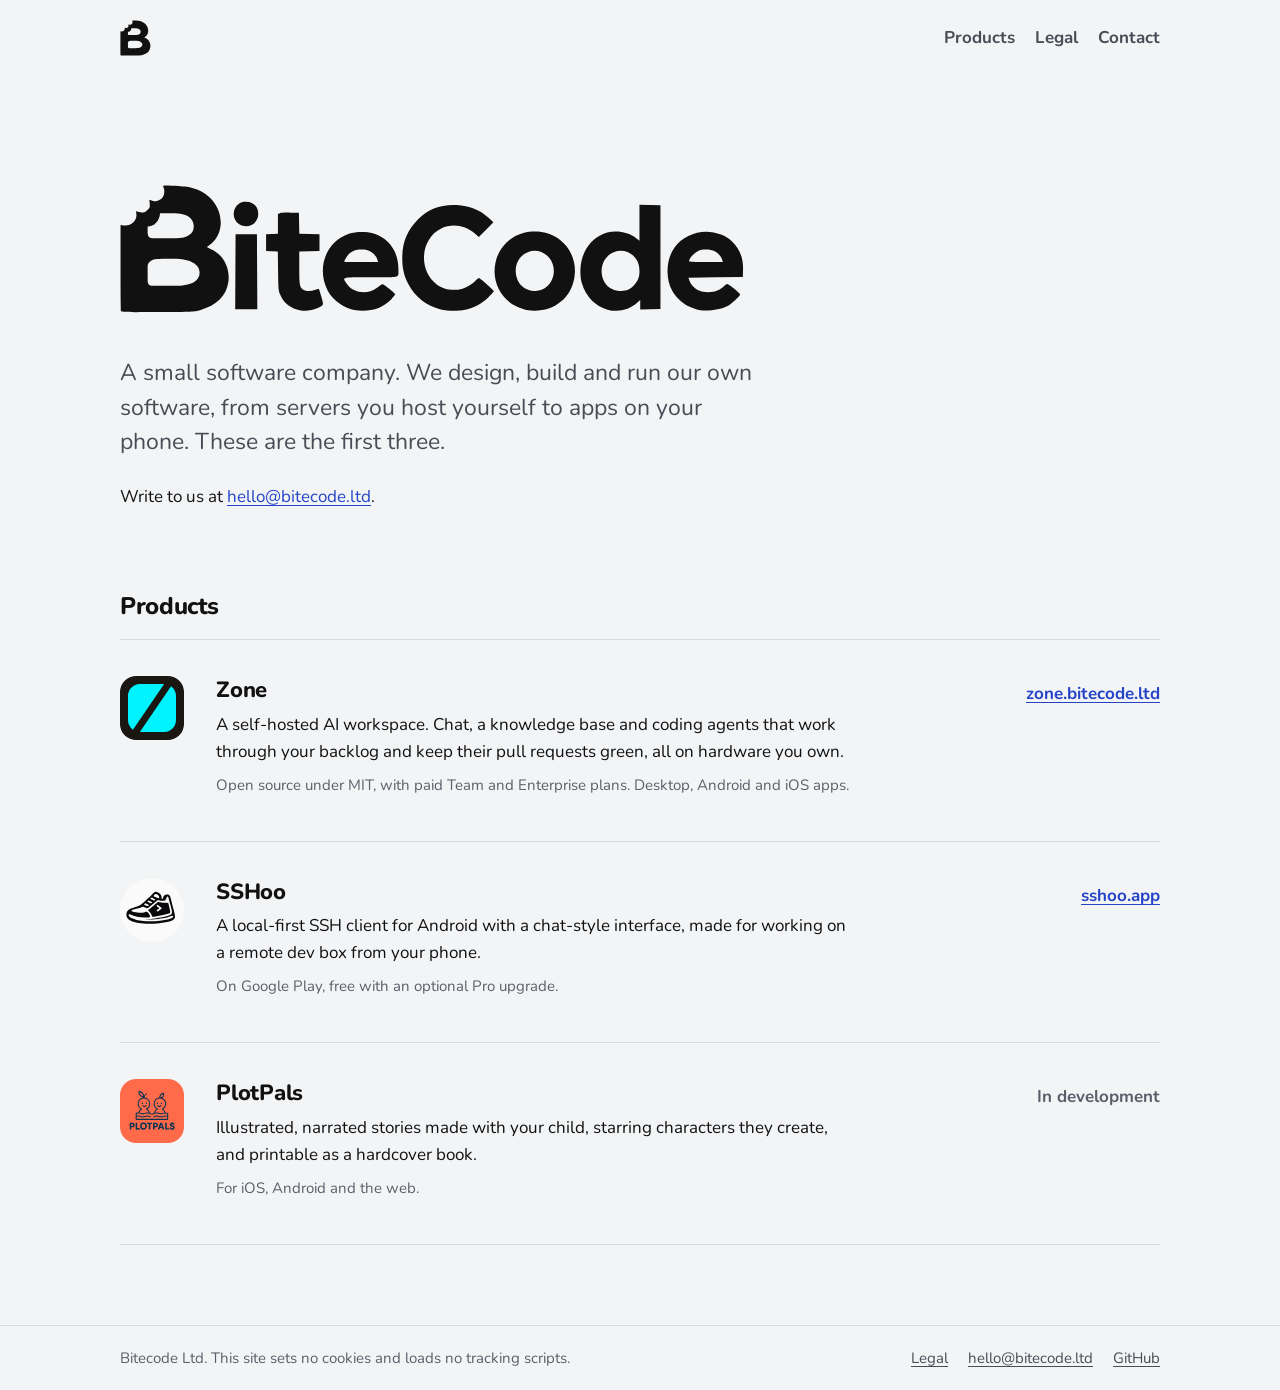
==== site/index.html @ dadcbe6f "feat: add bitecode.ltd company site A static home page listing Zone, SSHoo and PlotPals, a legal pag" ====
<!doctype html>
<html lang="en">
  <head>
    <meta charset="utf-8">
    <meta name="viewport" content="width=device-width, initial-scale=1">
    <title>BiteCode</title>
    <meta name="description" content="BiteCode is a small software company. We design, build and run our own products: Zone, SSHoo and PlotPals.">
    <meta name="color-scheme" content="light dark">
    <meta name="theme-color" content="#f3f4f6" media="(prefers-color-scheme: light)">
    <meta name="theme-color" content="#0f1115" media="(prefers-color-scheme: dark)">
    <meta name="referrer" content="strict-origin-when-cross-origin">
    <meta property="og:title" content="BiteCode">
    <meta property="og:description" content="A small software company. We design, build and run our own products.">
    <meta property="og:type" content="website">
    <meta property="og:url" content="https://bitecode.ltd/">
    <link rel="canonical" href="https://bitecode.ltd/">
    <link rel="icon" href="favicon.svg" type="image/svg+xml">
    <link rel="preload" href="fonts/nunito-latin-400-normal.woff2" as="font" type="font/woff2" crossorigin>
    <link rel="stylesheet" href="style.css">
  </head>
  <body>
    <a class="skip-link" href="#main">Skip to content</a>
    <header class="site-header">
      <div class="container site-header-inner">
        <a class="brand" href="./" aria-label="BiteCode home" aria-current="page"><svg class="brand-mark" viewBox="6 6 152 177" aria-hidden="true" focusable="false"><path fill-rule="evenodd" d="M 8.632,179.484 C 8.285,178.578 8.000,151.746 8.000,119.857 L 8.000,61.877 12.462,62.547 C 22.008,63.978 31.007,55.698 29.583,46.793 C 29.006,43.183 29.124,42.845 30.719,43.551 C 31.699,43.985 34.412,44.534 36.749,44.771 C 40.566,45.157 41.367,44.833 44.621,41.579 C 48.042,38.158 48.220,37.662 47.806,32.676 L 47.368,27.395 51.591,28.786 C 55.421,30.046 56.225,29.994 60.229,28.223 C 67.163,25.156 69.665,17.646 66.434,9.599 C 65.697,7.766 66.205,7.720 80.585,8.304 C 88.788,8.637 98.637,9.602 102.471,10.449 C 129.201,16.351 146.721,37.895 144.674,62.344 C 143.720,73.734 137.387,84.650 128.750,89.794 C 127.237,90.694 126.008,91.672 126.017,91.966 C 126.026,92.260 128.549,93.589 131.623,94.920 C 148.202,102.100 158.044,120.856 155.220,139.886 C 152.367,159.105 139.462,171.871 116.500,178.190 C 108.854,180.294 106.303,180.408 58.882,180.762 C 13.510,181.101 9.211,180.991 8.632,179.484 Z M 53,109 C 59,108 68,108 81,108 C 102,108 116,115 116,127 C 116,139 103,145 83,145 L 51,145 C 47,145 45,142 45,138 L 45,118 C 45,114 48,111 53,109 Z M 62,46 L 81,46 C 99,46 108,53 108,64 C 108,74 99,80 84,80 L 51,80 C 47,80 45,77 45,73 L 45,64 C 54,64 61,57 62,46 Z"/></svg></a>
        <nav class="site-navigation" aria-label="Main">
          <ul>
            <li><a href="#products">Products</a></li>
            <li><a href="legal/">Legal</a></li>
            <li><a href="mailto:hello@bitecode.ltd">Contact</a></li>
          </ul>
        </nav>
      </div>
    </header>
    <main id="main" tabindex="-1">
      <section class="container intro">
        <h1><span class="visually-hidden">BiteCode</span><svg class="wordmark" viewBox="7 7 818 170" aria-hidden="true" focusable="false"><path fill-rule="evenodd" transform="scale(0.96)" d="M 8.632,179.484 C 8.285,178.578 8.000,151.746 8.000,119.857 L 8.000,61.877 12.462,62.547 C 22.008,63.978 31.007,55.698 29.583,46.793 C 29.006,43.183 29.124,42.845 30.719,43.551 C 31.699,43.985 34.412,44.534 36.749,44.771 C 40.566,45.157 41.367,44.833 44.621,41.579 C 48.042,38.158 48.220,37.662 47.806,32.676 L 47.368,27.395 51.591,28.786 C 55.421,30.046 56.225,29.994 60.229,28.223 C 67.163,25.156 69.665,17.646 66.434,9.599 C 65.697,7.766 66.205,7.720 80.585,8.304 C 88.788,8.637 98.637,9.602 102.471,10.449 C 129.201,16.351 146.721,37.895 144.674,62.344 C 143.720,73.734 137.387,84.650 128.750,89.794 C 127.237,90.694 126.008,91.672 126.017,91.966 C 126.026,92.260 128.549,93.589 131.623,94.920 C 148.202,102.100 158.044,120.856 155.220,139.886 C 152.367,159.105 139.462,171.871 116.500,178.190 C 108.854,180.294 106.303,180.408 58.882,180.762 C 13.510,181.101 9.211,180.991 8.632,179.484 Z M 53,109 C 59,108 68,108 81,108 C 102,108 116,115 116,127 C 116,139 103,145 83,145 L 51,145 C 47,145 45,142 45,138 L 45,118 C 45,114 48,111 53,109 Z M 62,46 L 81,46 C 99,46 108,53 108,64 C 108,74 99,80 84,80 L 51,80 C 47,80 45,77 45,73 L 45,64 C 54,64 61,57 62,46 Z"/><path fill-rule="evenodd" d="M 238.836,170.147 C 227.739,166.469 220.812,160.163 216.792,150.079 C 214.741,144.936 214.540,142.529 214.208,119.291 L 213.849,94.081 206.175,93.791 L 198.500,93.500 198.500,82.500 L 198.500,71.500 206.250,71.208 L 214.000,70.916 214.000,57.933 L 214.000,44.950 216.648,43.944 C 218.104,43.390 224.291,43.064 230.398,43.219 L 241.500,43.500 241.778,57.221 L 242.056,70.942 255.278,71.221 L 268.500,71.500 268.500,82.500 L 268.500,93.500 255.250,93.779 L 242.000,94.058 242.000,115.061 C 242.000,137.889 242.603,141.200 247.328,144.296 C 250.628,146.458 257.726,146.493 263.021,144.375 C 265.255,143.481 267.352,143.019 267.681,143.348 C 268.011,143.677 269.528,148.346 271.053,153.723 C 274.234,164.941 274.455,164.375 265.195,168.712 C 257.906,172.126 246.658,172.738 238.836,170.147 Z M 314.000,170.881 C 300.524,168.711 285.358,157.595 279.182,145.361 C 264.165,115.612 277.034,81.181 307.000,70.933 C 315.452,68.042 329.767,67.796 338.500,70.391 C 359.679,76.683 372.000,94.213 372.000,118.055 C 372.000,129.010 375.666,128.000 335.893,128.000 C 296.110,128.000 298.073,127.470 304.250,136.553 C 312.702,148.980 331.212,151.415 343.961,141.776 C 346.344,139.974 349.015,137.969 349.897,137.321 C 351.230,136.340 352.846,137.222 359.496,142.560 C 363.894,146.089 367.643,149.428 367.826,149.979 C 368.010,150.530 365.571,153.695 362.406,157.013 C 350.947,169.027 333.511,174.022 314.000,170.881 Z M 344.542,105.311 C 343.470,101.042 340.242,97.227 335.185,94.254 C 331.259,91.946 329.367,91.504 323.500,91.526 C 316.200,91.554 311.833,93.114 307.153,97.367 C 305.097,99.235 301.000,105.956 301.000,107.460 C 301.000,107.757 310.949,108.000 323.108,108.000 L 345.217,108.000 344.542,105.311 Z M 427.500,170.108 C 408.492,165.372 393.868,153.919 384.951,136.787 C 379.254,125.840 377.000,116.140 377.000,102.570 C 377.000,82.307 383.463,66.480 397.536,52.280 C 411.367,38.325 427.268,32.338 448.000,33.281 C 465.085,34.057 478.736,39.545 490.531,50.378 L 496.500,55.861 486.909,65.515 L 477.318,75.170 472.559,71.051 C 459.542,59.785 442.708,57.122 428.118,64.022 C 400.994,76.849 397.416,118.620 421.867,136.993 C 429.049,142.389 435.782,144.504 445.531,144.424 C 452.409,144.369 454.580,143.890 460.666,141.085 C 464.858,139.152 469.542,136.004 472.093,133.405 C 474.471,130.982 476.936,129.000 477.570,129.000 C 479.044,129.000 497.000,144.967 497.000,146.277 C 497.000,146.818 493.901,150.305 490.113,154.026 C 482.033,161.963 470.410,168.218 459.500,170.501 C 450.215,172.443 436.180,172.271 427.500,170.108 Z M 540.000,170.886 C 536.975,170.401 530.846,168.211 526.379,166.018 C 508.991,157.481 498.019,139.865 498.027,120.500 C 498.037,95.658 513.246,75.599 536.703,69.489 C 539.848,68.670 546.294,68.000 551.029,68.000 C 584.392,68.000 608.258,96.354 602.527,129.184 C 597.434,158.358 571.168,175.875 540.000,170.886 Z M 559.728,144.469 C 565.512,142.053 569.335,138.637 572.247,133.287 C 577.890,122.919 576.621,110.396 569.057,101.802 C 553.421,84.039 525.766,95.387 525.753,119.573 C 525.750,126.473 528.486,133.770 532.804,138.376 C 539.124,145.120 551.480,147.915 559.728,144.469 Z M 646.105,170.417 C 630.021,166.092 617.714,153.347 612.387,135.500 C 609.559,126.027 609.985,111.569 613.389,101.500 C 617.734,88.644 624.342,80.223 635.195,73.713 C 649.633,65.051 670.084,66.311 683.694,76.700 L 688.000,79.987 688.000,56.465 L 688.000,32.944 701.750,33.222 L 715.500,33.500 715.500,101.500 L 715.500,169.500 702.250,169.779 L 689.000,170.058 689.000,163.913 L 689.000,157.767 685.250,161.151 C 674.439,170.906 660.335,174.244 646.105,170.417 Z M 673.500,144.134 C 678.647,141.790 684.238,135.562 686.491,129.663 C 689.087,122.864 688.231,111.776 684.635,105.640 C 676.649,92.012 659.152,88.952 647.561,99.156 C 633.514,111.520 635.961,135.320 652.105,143.365 C 658.601,146.602 667.387,146.918 673.500,144.134 Z M 766.000,170.952 C 762.975,170.431 756.840,168.208 752.366,166.012 C 743.277,161.549 735.516,154.123 730.766,145.343 C 721.668,128.523 723.057,104.022 733.974,88.777 C 744.938,73.465 766.188,65.397 785.285,69.296 C 795.827,71.448 802.965,74.908 809.378,80.973 C 819.405,90.456 824.257,102.970 823.789,118.140 L 823.500,127.500 787.842,128.000 L 752.185,128.500 753.518,132.375 C 755.214,137.309 760.148,142.407 765.957,145.229 C 769.392,146.899 772.329,147.441 778.000,147.454 C 786.704,147.474 792.427,145.319 798.682,139.668 C 802.527,136.195 802.678,136.151 805.083,137.805 C 811.565,142.265 820.000,149.445 820.000,150.502 C 820.000,152.339 807.921,163.490 803.480,165.752 C 793.740,170.714 777.613,172.951 766.000,170.952 Z M 796.531,105.250 C 795.483,101.052 791.346,96.225 786.692,93.770 C 781.193,90.870 770.168,90.677 765.000,93.391 C 758.950,96.567 753.000,103.291 753.000,106.950 C 753.000,107.652 760.339,108.000 775.108,108.000 L 797.217,108.000 796.531,105.250 Z M 158.241,120.750 L 158.500,71.500 172.500,71.500 L 186.500,71.500 186.759,120.750 L 187.019,170.000 172.500,170.000 L 157.981,170.000 158.241,120.750 Z M 163.859,58.842 C 153.898,53.067 153.354,37.908 162.875,31.439 C 165.627,29.569 167.775,29.000 172.084,29.000 C 181.832,29.000 188.231,35.367 188.231,45.066 C 188.231,57.499 174.716,65.138 163.859,58.842 Z"/></svg></h1>
        <p class="lead">A small software company. We design, build and run our own software, from servers you host yourself to apps on your phone. These are the first three.</p>
        <p>Write to us at <a href="mailto:hello@bitecode.ltd">hello@bitecode.ltd</a>.</p>
      </section>

      <section class="container products" id="products" aria-labelledby="products-heading" tabindex="-1">
        <h2 id="products-heading">Products</h2>
        <ul class="product-list">
          <li class="product">
            <img class="product-icon" src="products/zone.svg" alt="" width="64" height="64">
            <div class="product-body">
              <h3>Zone</h3>
              <p>A self-hosted AI workspace. Chat, a knowledge base and coding agents that work through your backlog and keep their pull requests green, all on hardware you own.</p>
              <p class="product-facts">Open source under MIT, with paid Team and Enterprise plans. Desktop, Android and iOS apps.</p>
            </div>
            <a class="product-link" href="https://zone.bitecode.ltd/">zone.bitecode.ltd</a>
          </li>
          <li class="product">
            <img class="product-icon" src="products/sshoo.svg" alt="" width="64" height="64">
            <div class="product-body">
              <h3>SSHoo</h3>
              <p>A local-first SSH client for Android with a chat-style interface, made for working on a remote dev box from your phone.</p>
              <p class="product-facts">On Google Play, free with an optional Pro upgrade.</p>
            </div>
            <a class="product-link" href="https://sshoo.app/">sshoo.app</a>
          </li>
          <li class="product">
            <img class="product-icon" src="products/plotpals.svg" alt="" width="64" height="64">
            <div class="product-body">
              <h3>PlotPals</h3>
              <p>Illustrated, narrated stories made with your child, starring characters they create, and printable as a hardcover book.</p>
              <p class="product-facts">For iOS, Android and the web.</p>
            </div>
            <span class="product-status">In development</span>
          </li>
        </ul>
      </section>
    </main>
    <footer class="site-footer">
      <div class="container site-footer-inner">
        <p>Bitecode Ltd. This site sets no cookies and loads no tracking scripts.</p>
        <nav aria-label="Footer">
          <ul>
            <li><a href="legal/">Legal</a></li>
            <li><a href="mailto:hello@bitecode.ltd">hello@bitecode.ltd</a></li>
            <li><a href="https://github.com/bitecodehq">GitHub</a></li>
          </ul>
        </nav>
      </div>
    </footer>
  </body>
</html>
---- site/style.css ----
@font-face {
  font-family: 'Nunito';
  font-style: normal;
  font-weight: 400;
  font-display: swap;
  src: url('fonts/nunito-latin-400-normal.woff2') format('woff2');
}

@font-face {
  font-family: 'Nunito';
  font-style: normal;
  font-weight: 700;
  font-display: swap;
  src: url('fonts/nunito-latin-700-normal.woff2') format('woff2');
}

@font-face {
  font-family: 'Nunito';
  font-style: normal;
  font-weight: 800;
  font-display: swap;
  src: url('fonts/nunito-latin-800-normal.woff2') format('woff2');
}

:root {
  color-scheme: light dark;
  --font: 'Nunito', system-ui, -apple-system, 'Segoe UI', sans-serif;

  --background: #f3f4f6;
  --text: #111111;
  --text-secondary: #474c55;
  --text-muted: #5a606a;
  --border: #d6d9de;
  --accent: #2443c7;
  --accent-hover: #172f99;
  --focus: #2443c7;

  --gutter: 16px;
  --width: 1040px;
  --measure: 40rem;
}

@media (prefers-color-scheme: dark) {
  :root {
    --background: #0f1115;
    --text: #ffffff;
    --text-secondary: #b9bec7;
    --text-muted: #9aa0aa;
    --border: #272b33;
    --accent: #93abff;
    --accent-hover: #c2d0ff;
    --focus: #93abff;
  }
}

@media (min-width: 720px) {
  :root {
    --gutter: 40px;
  }
}

*,
*::before,
*::after {
  box-sizing: border-box;
}

html {
  -webkit-text-size-adjust: 100%;
  text-size-adjust: 100%;
}

body {
  margin: 0;
  min-height: 100vh;
  display: flex;
  flex-direction: column;
  background: var(--background);
  color: var(--text);
  font-family: var(--font);
  font-size: 1.0625rem;
  line-height: 1.6;
  overflow-wrap: break-word;
}

main {
  flex: 1;
}

main:focus,
section:focus {
  outline: none;
}

h1,
h2,
h3 {
  margin: 0;
  font-weight: 800;
  line-height: 1.1;
}

h1 {
  font-size: clamp(2.5rem, 1.2rem + 5.6vw, 5rem);
  letter-spacing: -0.035em;
  line-height: 1;
  max-width: 13ch;
}

h2 {
  font-size: 1.5rem;
  letter-spacing: -0.015em;
}

h3 {
  font-size: 1.375rem;
  letter-spacing: -0.01em;
}

p {
  margin: 0 0 1em;
}

a {
  color: var(--accent);
  text-decoration-thickness: 1px;
  text-underline-offset: 0.18em;
}

a:hover {
  color: var(--accent-hover);
  text-decoration-thickness: 2px;
}

:focus-visible {
  outline: 3px solid var(--focus);
  outline-offset: 3px;
  border-radius: 4px;
}

.skip-link {
  position: absolute;
  left: var(--gutter);
  top: -100px;
  padding: 0.5rem 0.75rem;
  background: var(--text);
  color: var(--background);
  border-radius: 8px;
  z-index: 10;
}

.skip-link:focus {
  top: 12px;
}

.container {
  width: 100%;
  max-width: calc(var(--width) + 2 * var(--gutter));
  margin: 0 auto;
  padding: 0 var(--gutter);
}

.site-header-inner {
  display: flex;
  align-items: center;
  justify-content: space-between;
  gap: 1rem;
  padding-top: 1.25rem;
  padding-bottom: 1.25rem;
}

.brand {
  display: inline-flex;
  color: var(--text);
}

.brand:hover {
  color: var(--text);
}

.brand-mark {
  width: auto;
  height: 2.25rem;
  fill: currentColor;
}

.wordmark {
  display: block;
  width: min(100%, 40rem);
  height: auto;
  fill: currentColor;
}

.visually-hidden {
  position: absolute;
  width: 1px;
  height: 1px;
  margin: -1px;
  padding: 0;
  overflow: hidden;
  clip-path: inset(50%);
  white-space: nowrap;
  border: 0;
}

.site-navigation ul,
.site-footer ul {
  display: flex;
  flex-wrap: wrap;
  gap: 0.25rem 1.25rem;
  margin: 0;
  padding: 0;
  list-style: none;
}

.site-navigation a {
  color: var(--text-secondary);
  font-weight: 700;
  text-decoration: none;
}

.site-navigation a:hover {
  color: var(--text);
  text-decoration: underline;
}

.intro {
  padding-top: clamp(3rem, 2rem + 6vw, 7.5rem);
  padding-bottom: clamp(3rem, 2rem + 4vw, 5.5rem);
}

.intro h1 {
  margin-bottom: clamp(1.75rem, 1rem + 2vw, 2.75rem);
}

.lead {
  max-width: var(--measure);
  color: var(--text-secondary);
  font-size: clamp(1.1875rem, 1.05rem + 0.6vw, 1.4375rem);
  line-height: 1.5;
}

.intro p:last-child {
  margin-bottom: 0;
}

.products {
  padding-bottom: clamp(3rem, 2rem + 4vw, 5rem);
}

.products h2 {
  margin-bottom: 1.25rem;
}

.product-list {
  margin: 0;
  padding: 0;
  list-style: none;
  border-top: 1px solid var(--border);
}

.product {
  display: grid;
  grid-template-columns: 3.5rem minmax(0, 1fr);
  gap: 0.25rem 1.25rem;
  padding: 1.75rem 0;
  border-bottom: 1px solid var(--border);
}

.product-icon {
  width: 3.5rem;
  height: 3.5rem;
  border-radius: 14px;
}

.product-body {
  max-width: var(--measure);
}

.product-body h3 {
  margin: 0.125rem 0 0.5rem;
}

.product-body p {
  margin-bottom: 0.5rem;
}

.product-facts {
  color: var(--text-muted);
  font-size: 0.9375rem;
}

.product-link,
.product-status {
  grid-column: 2;
  font-weight: 700;
  justify-self: start;
}

.product-status {
  color: var(--text-muted);
}

@media (min-width: 820px) {
  .product {
    grid-template-columns: 4rem minmax(0, 1fr) 12rem;
    gap: 0 2rem;
    padding: 2.25rem 0;
  }

  .product-icon {
    width: 4rem;
    height: 4rem;
    border-radius: 16px;
  }

  .product-link,
  .product-status {
    grid-column: 3;
    grid-row: 1;
    justify-self: end;
    margin-top: 0.25rem;
  }
}

.prose > * {
  max-width: var(--measure);
}

.prose {
  padding-top: clamp(2.5rem, 2rem + 4vw, 5rem);
  padding-bottom: clamp(3rem, 2rem + 4vw, 5rem);
}

.prose h1 {
  font-size: clamp(2.25rem, 1.4rem + 3.6vw, 3.5rem);
  margin-bottom: 1.5rem;
}

.prose h2 {
  margin: 2.5rem 0 0.75rem;
}

.prose ul {
  margin: 0 0 1em;
  padding-left: 1.25rem;
}

.prose li + li {
  margin-top: 0.375rem;
}

.site-footer {
  border-top: 1px solid var(--border);
  color: var(--text-muted);
  font-size: 0.9375rem;
}

.site-footer-inner {
  display: flex;
  flex-wrap: wrap;
  align-items: center;
  justify-content: space-between;
  gap: 0.5rem 2rem;
  padding-top: 1.25rem;
  padding-bottom: 1.25rem;
}

.site-footer p {
  margin: 0;
}

.site-footer a {
  color: var(--text-secondary);
}

.site-footer a:hover {
  color: var(--text);
}
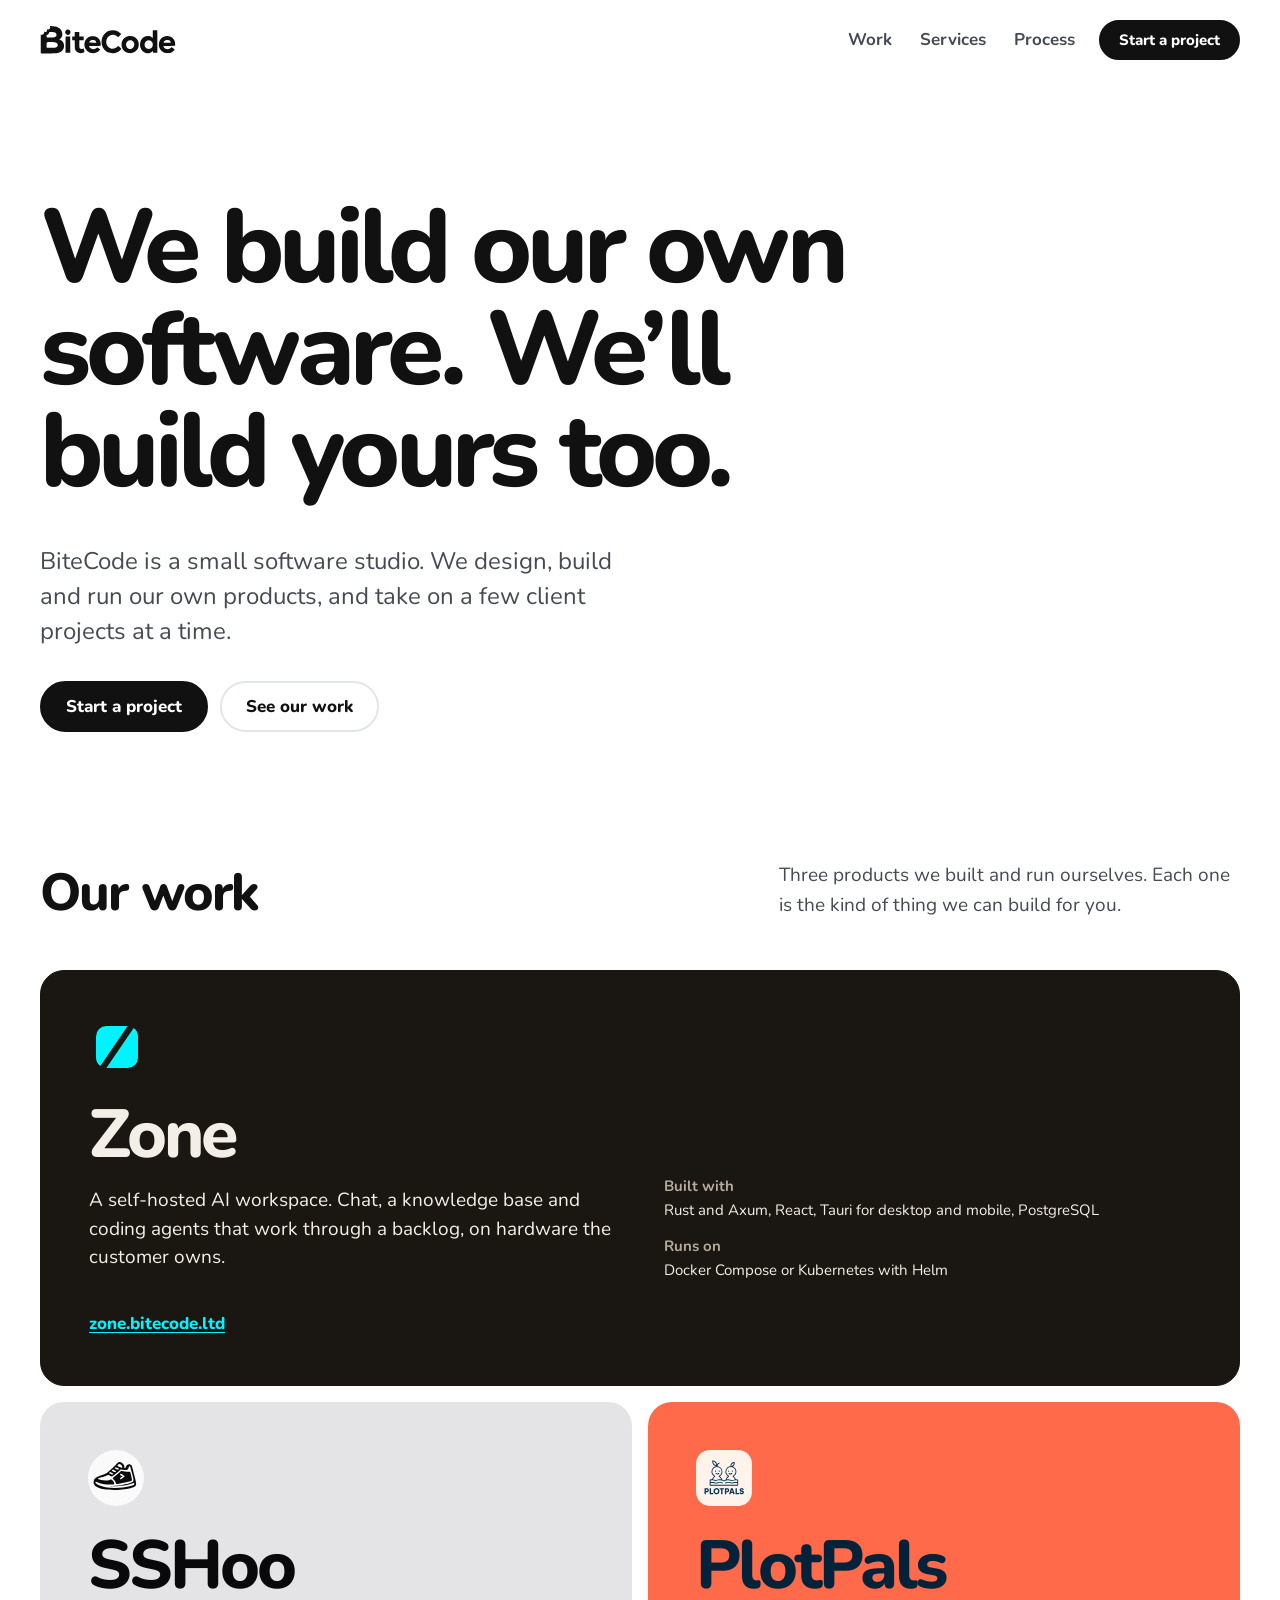
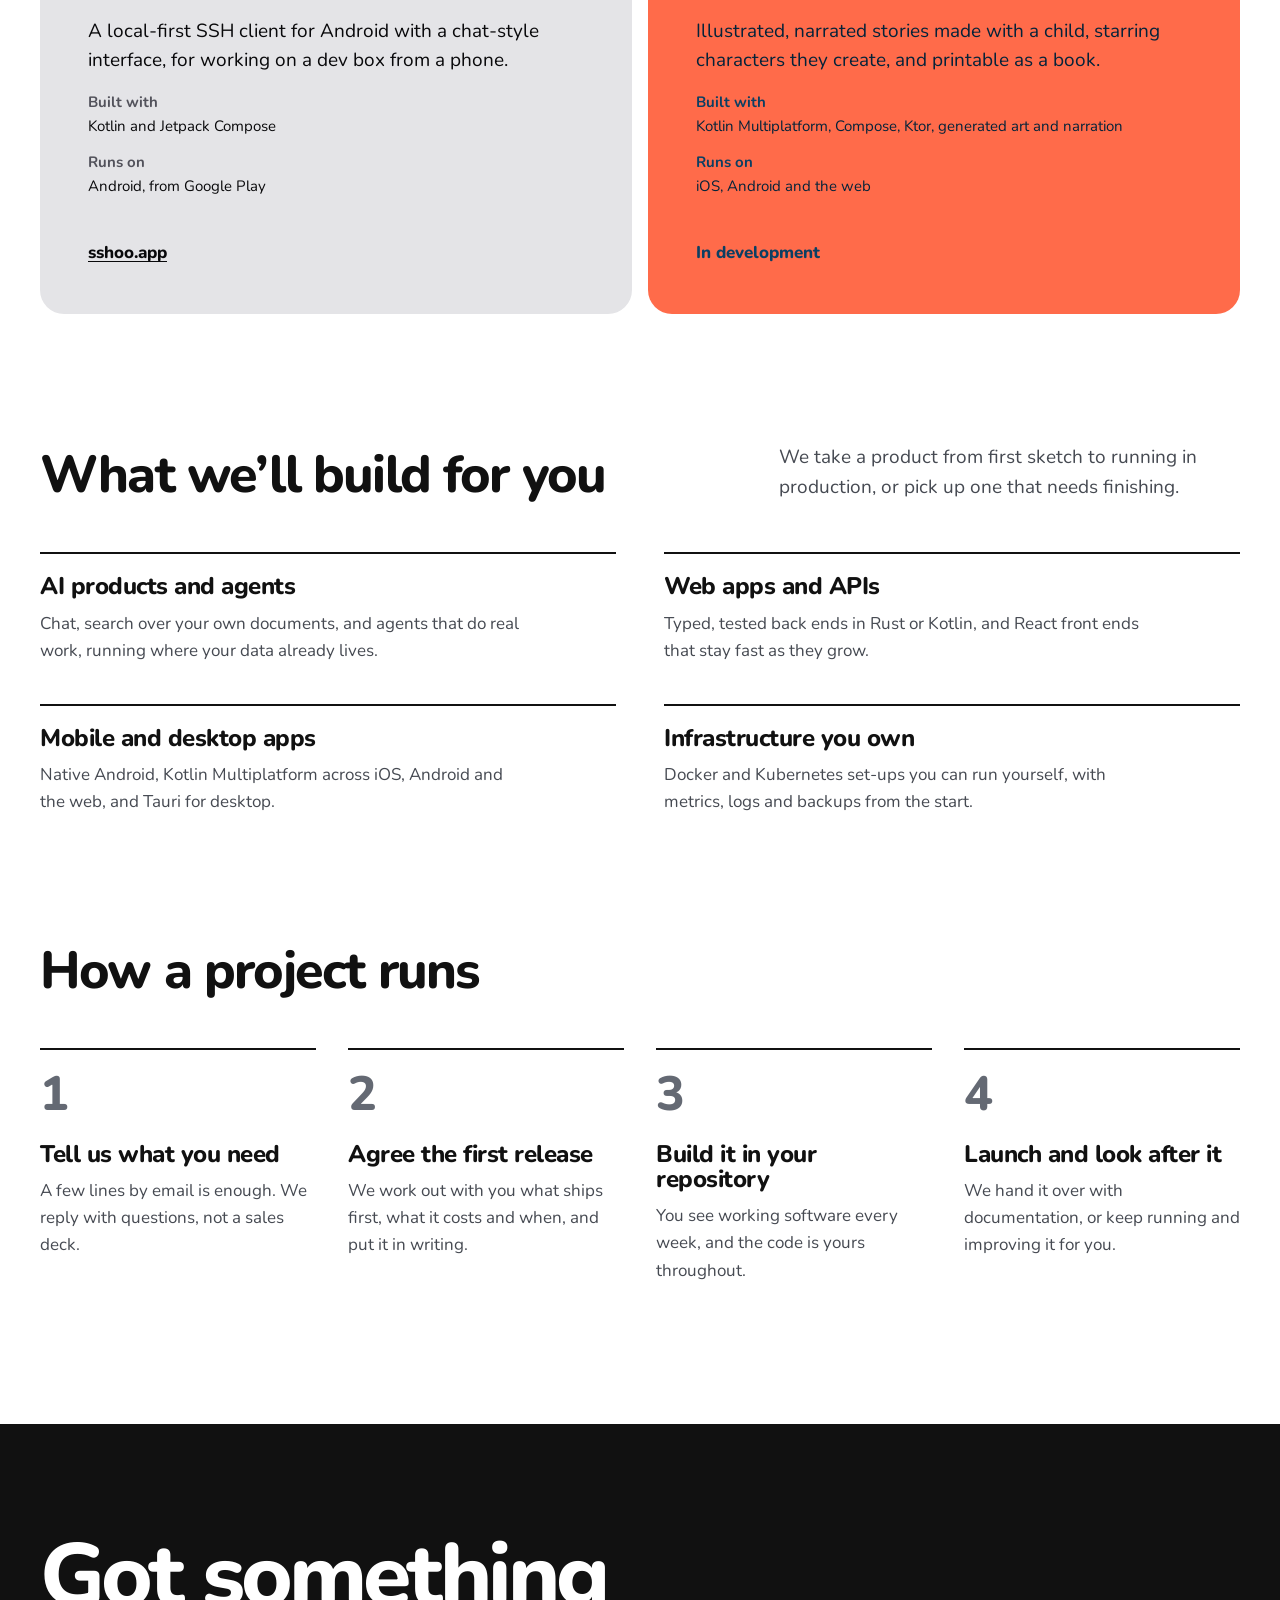
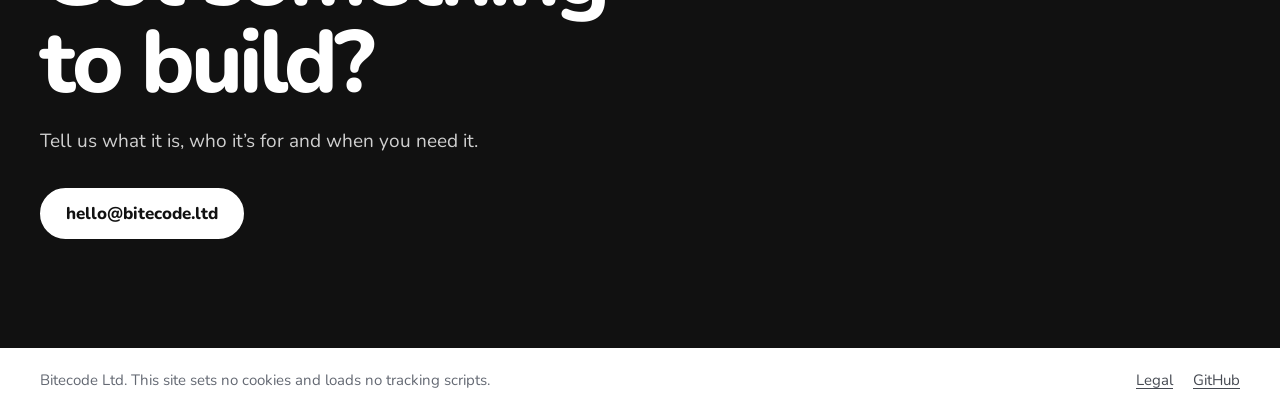
==== commit cb8b891a: "feat: present bitecode as a studio that builds for clients Lead with building software for clients, " ====
--- a/site/index.html
+++ b/site/index.html
@@ -3,18 +3,19 @@
   <head>
     <meta charset="utf-8">
     <meta name="viewport" content="width=device-width, initial-scale=1">
-    <title>BiteCode</title>
-    <meta name="description" content="BiteCode is a small software company. We design, build and run our own products: Zone, SSHoo and PlotPals.">
+    <title>BiteCode: we build software, ours and yours</title>
+    <meta name="description" content="BiteCode is a small software studio. We build and run our own products, Zone, SSHoo and PlotPals, and build software for clients.">
     <meta name="color-scheme" content="light dark">
-    <meta name="theme-color" content="#f3f4f6" media="(prefers-color-scheme: light)">
-    <meta name="theme-color" content="#0f1115" media="(prefers-color-scheme: dark)">
+    <meta name="theme-color" content="#ffffff" media="(prefers-color-scheme: light)">
+    <meta name="theme-color" content="#0c0d10" media="(prefers-color-scheme: dark)">
     <meta name="referrer" content="strict-origin-when-cross-origin">
     <meta property="og:title" content="BiteCode">
-    <meta property="og:description" content="A small software company. We design, build and run our own products.">
+    <meta property="og:description" content="We build our own software. We'll build yours too.">
     <meta property="og:type" content="website">
     <meta property="og:url" content="https://bitecode.ltd/">
     <link rel="canonical" href="https://bitecode.ltd/">
     <link rel="icon" href="favicon.svg" type="image/svg+xml">
+    <link rel="preload" href="fonts/nunito-latin-800-normal.woff2" as="font" type="font/woff2" crossorigin>
     <link rel="preload" href="fonts/nunito-latin-400-normal.woff2" as="font" type="font/woff2" crossorigin>
     <link rel="stylesheet" href="style.css">
   </head>
@@ -22,54 +23,123 @@
     <a class="skip-link" href="#main">Skip to content</a>
     <header class="site-header">
       <div class="container site-header-inner">
-        <a class="brand" href="./" aria-label="BiteCode home" aria-current="page"><svg class="brand-mark" viewBox="6 6 152 177" aria-hidden="true" focusable="false"><path fill-rule="evenodd" d="M 8.632,179.484 C 8.285,178.578 8.000,151.746 8.000,119.857 L 8.000,61.877 12.462,62.547 C 22.008,63.978 31.007,55.698 29.583,46.793 C 29.006,43.183 29.124,42.845 30.719,43.551 C 31.699,43.985 34.412,44.534 36.749,44.771 C 40.566,45.157 41.367,44.833 44.621,41.579 C 48.042,38.158 48.220,37.662 47.806,32.676 L 47.368,27.395 51.591,28.786 C 55.421,30.046 56.225,29.994 60.229,28.223 C 67.163,25.156 69.665,17.646 66.434,9.599 C 65.697,7.766 66.205,7.720 80.585,8.304 C 88.788,8.637 98.637,9.602 102.471,10.449 C 129.201,16.351 146.721,37.895 144.674,62.344 C 143.720,73.734 137.387,84.650 128.750,89.794 C 127.237,90.694 126.008,91.672 126.017,91.966 C 126.026,92.260 128.549,93.589 131.623,94.920 C 148.202,102.100 158.044,120.856 155.220,139.886 C 152.367,159.105 139.462,171.871 116.500,178.190 C 108.854,180.294 106.303,180.408 58.882,180.762 C 13.510,181.101 9.211,180.991 8.632,179.484 Z M 53,109 C 59,108 68,108 81,108 C 102,108 116,115 116,127 C 116,139 103,145 83,145 L 51,145 C 47,145 45,142 45,138 L 45,118 C 45,114 48,111 53,109 Z M 62,46 L 81,46 C 99,46 108,53 108,64 C 108,74 99,80 84,80 L 51,80 C 47,80 45,77 45,73 L 45,64 C 54,64 61,57 62,46 Z"/></svg></a>
+        <a class="brand" href="./" aria-current="page">
+          <svg class="brand-wordmark" role="img" aria-label="BiteCode"><use href="logo.svg#wordmark"/></svg>
+        </a>
         <nav class="site-navigation" aria-label="Main">
           <ul>
-            <li><a href="#products">Products</a></li>
-            <li><a href="legal/">Legal</a></li>
-            <li><a href="mailto:hello@bitecode.ltd">Contact</a></li>
+            <li><a href="#work">Work</a></li>
+            <li><a href="#services">Services</a></li>
+            <li><a href="#process">Process</a></li>
           </ul>
         </nav>
+        <a class="button button-small" href="mailto:hello@bitecode.ltd?subject=New%20project">Start a project</a>
       </div>
     </header>
     <main id="main" tabindex="-1">
-      <section class="container intro">
-        <h1><span class="visually-hidden">BiteCode</span><svg class="wordmark" viewBox="7 7 818 170" aria-hidden="true" focusable="false"><path fill-rule="evenodd" transform="scale(0.96)" d="M 8.632,179.484 C 8.285,178.578 8.000,151.746 8.000,119.857 L 8.000,61.877 12.462,62.547 C 22.008,63.978 31.007,55.698 29.583,46.793 C 29.006,43.183 29.124,42.845 30.719,43.551 C 31.699,43.985 34.412,44.534 36.749,44.771 C 40.566,45.157 41.367,44.833 44.621,41.579 C 48.042,38.158 48.220,37.662 47.806,32.676 L 47.368,27.395 51.591,28.786 C 55.421,30.046 56.225,29.994 60.229,28.223 C 67.163,25.156 69.665,17.646 66.434,9.599 C 65.697,7.766 66.205,7.720 80.585,8.304 C 88.788,8.637 98.637,9.602 102.471,10.449 C 129.201,16.351 146.721,37.895 144.674,62.344 C 143.720,73.734 137.387,84.650 128.750,89.794 C 127.237,90.694 126.008,91.672 126.017,91.966 C 126.026,92.260 128.549,93.589 131.623,94.920 C 148.202,102.100 158.044,120.856 155.220,139.886 C 152.367,159.105 139.462,171.871 116.500,178.190 C 108.854,180.294 106.303,180.408 58.882,180.762 C 13.510,181.101 9.211,180.991 8.632,179.484 Z M 53,109 C 59,108 68,108 81,108 C 102,108 116,115 116,127 C 116,139 103,145 83,145 L 51,145 C 47,145 45,142 45,138 L 45,118 C 45,114 48,111 53,109 Z M 62,46 L 81,46 C 99,46 108,53 108,64 C 108,74 99,80 84,80 L 51,80 C 47,80 45,77 45,73 L 45,64 C 54,64 61,57 62,46 Z"/><path fill-rule="evenodd" d="M 238.836,170.147 C 227.739,166.469 220.812,160.163 216.792,150.079 C 214.741,144.936 214.540,142.529 214.208,119.291 L 213.849,94.081 206.175,93.791 L 198.500,93.500 198.500,82.500 L 198.500,71.500 206.250,71.208 L 214.000,70.916 214.000,57.933 L 214.000,44.950 216.648,43.944 C 218.104,43.390 224.291,43.064 230.398,43.219 L 241.500,43.500 241.778,57.221 L 242.056,70.942 255.278,71.221 L 268.500,71.500 268.500,82.500 L 268.500,93.500 255.250,93.779 L 242.000,94.058 242.000,115.061 C 242.000,137.889 242.603,141.200 247.328,144.296 C 250.628,146.458 257.726,146.493 263.021,144.375 C 265.255,143.481 267.352,143.019 267.681,143.348 C 268.011,143.677 269.528,148.346 271.053,153.723 C 274.234,164.941 274.455,164.375 265.195,168.712 C 257.906,172.126 246.658,172.738 238.836,170.147 Z M 314.000,170.881 C 300.524,168.711 285.358,157.595 279.182,145.361 C 264.165,115.612 277.034,81.181 307.000,70.933 C 315.452,68.042 329.767,67.796 338.500,70.391 C 359.679,76.683 372.000,94.213 372.000,118.055 C 372.000,129.010 375.666,128.000 335.893,128.000 C 296.110,128.000 298.073,127.470 304.250,136.553 C 312.702,148.980 331.212,151.415 343.961,141.776 C 346.344,139.974 349.015,137.969 349.897,137.321 C 351.230,136.340 352.846,137.222 359.496,142.560 C 363.894,146.089 367.643,149.428 367.826,149.979 C 368.010,150.530 365.571,153.695 362.406,157.013 C 350.947,169.027 333.511,174.022 314.000,170.881 Z M 344.542,105.311 C 343.470,101.042 340.242,97.227 335.185,94.254 C 331.259,91.946 329.367,91.504 323.500,91.526 C 316.200,91.554 311.833,93.114 307.153,97.367 C 305.097,99.235 301.000,105.956 301.000,107.460 C 301.000,107.757 310.949,108.000 323.108,108.000 L 345.217,108.000 344.542,105.311 Z M 427.500,170.108 C 408.492,165.372 393.868,153.919 384.951,136.787 C 379.254,125.840 377.000,116.140 377.000,102.570 C 377.000,82.307 383.463,66.480 397.536,52.280 C 411.367,38.325 427.268,32.338 448.000,33.281 C 465.085,34.057 478.736,39.545 490.531,50.378 L 496.500,55.861 486.909,65.515 L 477.318,75.170 472.559,71.051 C 459.542,59.785 442.708,57.122 428.118,64.022 C 400.994,76.849 397.416,118.620 421.867,136.993 C 429.049,142.389 435.782,144.504 445.531,144.424 C 452.409,144.369 454.580,143.890 460.666,141.085 C 464.858,139.152 469.542,136.004 472.093,133.405 C 474.471,130.982 476.936,129.000 477.570,129.000 C 479.044,129.000 497.000,144.967 497.000,146.277 C 497.000,146.818 493.901,150.305 490.113,154.026 C 482.033,161.963 470.410,168.218 459.500,170.501 C 450.215,172.443 436.180,172.271 427.500,170.108 Z M 540.000,170.886 C 536.975,170.401 530.846,168.211 526.379,166.018 C 508.991,157.481 498.019,139.865 498.027,120.500 C 498.037,95.658 513.246,75.599 536.703,69.489 C 539.848,68.670 546.294,68.000 551.029,68.000 C 584.392,68.000 608.258,96.354 602.527,129.184 C 597.434,158.358 571.168,175.875 540.000,170.886 Z M 559.728,144.469 C 565.512,142.053 569.335,138.637 572.247,133.287 C 577.890,122.919 576.621,110.396 569.057,101.802 C 553.421,84.039 525.766,95.387 525.753,119.573 C 525.750,126.473 528.486,133.770 532.804,138.376 C 539.124,145.120 551.480,147.915 559.728,144.469 Z M 646.105,170.417 C 630.021,166.092 617.714,153.347 612.387,135.500 C 609.559,126.027 609.985,111.569 613.389,101.500 C 617.734,88.644 624.342,80.223 635.195,73.713 C 649.633,65.051 670.084,66.311 683.694,76.700 L 688.000,79.987 688.000,56.465 L 688.000,32.944 701.750,33.222 L 715.500,33.500 715.500,101.500 L 715.500,169.500 702.250,169.779 L 689.000,170.058 689.000,163.913 L 689.000,157.767 685.250,161.151 C 674.439,170.906 660.335,174.244 646.105,170.417 Z M 673.500,144.134 C 678.647,141.790 684.238,135.562 686.491,129.663 C 689.087,122.864 688.231,111.776 684.635,105.640 C 676.649,92.012 659.152,88.952 647.561,99.156 C 633.514,111.520 635.961,135.320 652.105,143.365 C 658.601,146.602 667.387,146.918 673.500,144.134 Z M 766.000,170.952 C 762.975,170.431 756.840,168.208 752.366,166.012 C 743.277,161.549 735.516,154.123 730.766,145.343 C 721.668,128.523 723.057,104.022 733.974,88.777 C 744.938,73.465 766.188,65.397 785.285,69.296 C 795.827,71.448 802.965,74.908 809.378,80.973 C 819.405,90.456 824.257,102.970 823.789,118.140 L 823.500,127.500 787.842,128.000 L 752.185,128.500 753.518,132.375 C 755.214,137.309 760.148,142.407 765.957,145.229 C 769.392,146.899 772.329,147.441 778.000,147.454 C 786.704,147.474 792.427,145.319 798.682,139.668 C 802.527,136.195 802.678,136.151 805.083,137.805 C 811.565,142.265 820.000,149.445 820.000,150.502 C 820.000,152.339 807.921,163.490 803.480,165.752 C 793.740,170.714 777.613,172.951 766.000,170.952 Z M 796.531,105.250 C 795.483,101.052 791.346,96.225 786.692,93.770 C 781.193,90.870 770.168,90.677 765.000,93.391 C 758.950,96.567 753.000,103.291 753.000,106.950 C 753.000,107.652 760.339,108.000 775.108,108.000 L 797.217,108.000 796.531,105.250 Z M 158.241,120.750 L 158.500,71.500 172.500,71.500 L 186.500,71.500 186.759,120.750 L 187.019,170.000 172.500,170.000 L 157.981,170.000 158.241,120.750 Z M 163.859,58.842 C 153.898,53.067 153.354,37.908 162.875,31.439 C 165.627,29.569 167.775,29.000 172.084,29.000 C 181.832,29.000 188.231,35.367 188.231,45.066 C 188.231,57.499 174.716,65.138 163.859,58.842 Z"/></svg></h1>
-        <p class="lead">A small software company. We design, build and run our own software, from servers you host yourself to apps on your phone. These are the first three.</p>
-        <p>Write to us at <a href="mailto:hello@bitecode.ltd">hello@bitecode.ltd</a>.</p>
+      <section class="container hero">
+        <h1>We build our own software. We’ll build yours too.</h1>
+        <p class="lead">BiteCode is a small software studio. We design, build and run our own products, and take on a few client projects at a time.</p>
+        <div class="actions">
+          <a class="button" href="mailto:hello@bitecode.ltd?subject=New%20project">Start a project</a>
+          <a class="button button-quiet" href="#work">See our work</a>
+        </div>
       </section>
 
-      <section class="container products" id="products" aria-labelledby="products-heading" tabindex="-1">
-        <h2 id="products-heading">Products</h2>
-        <ul class="product-list">
-          <li class="product">
-            <img class="product-icon" src="products/zone.svg" alt="" width="64" height="64">
-            <div class="product-body">
-              <h3>Zone</h3>
-              <p>A self-hosted AI workspace. Chat, a knowledge base and coding agents that work through your backlog and keep their pull requests green, all on hardware you own.</p>
-              <p class="product-facts">Open source under MIT, with paid Team and Enterprise plans. Desktop, Android and iOS apps.</p>
-            </div>
-            <a class="product-link" href="https://zone.bitecode.ltd/">zone.bitecode.ltd</a>
+      <section class="container section" id="work" aria-labelledby="work-heading" tabindex="-1">
+        <div class="section-heading">
+          <h2 id="work-heading">Our work</h2>
+          <p>Three products we built and run ourselves. Each one is the kind of thing we can build for you.</p>
+        </div>
+        <ul class="work">
+          <li class="project project-zone">
+            <img class="project-icon" src="products/zone.svg" alt="" width="64" height="64">
+            <h3>Zone</h3>
+            <p class="project-summary">A self-hosted AI workspace. Chat, a knowledge base and coding agents that work through a backlog, on hardware the customer owns.</p>
+            <dl class="project-facts">
+              <div><dt>Built with</dt><dd>Rust and Axum, React, Tauri for desktop and mobile, PostgreSQL</dd></div>
+              <div><dt>Runs on</dt><dd>Docker Compose or Kubernetes with Helm</dd></div>
+            </dl>
+            <a class="project-link" href="https://zone.bitecode.ltd/">zone.bitecode.ltd</a>
           </li>
-          <li class="product">
-            <img class="product-icon" src="products/sshoo.svg" alt="" width="64" height="64">
-            <div class="product-body">
-              <h3>SSHoo</h3>
-              <p>A local-first SSH client for Android with a chat-style interface, made for working on a remote dev box from your phone.</p>
-              <p class="product-facts">On Google Play, free with an optional Pro upgrade.</p>
-            </div>
-            <a class="product-link" href="https://sshoo.app/">sshoo.app</a>
+          <li class="project project-sshoo">
+            <img class="project-icon" src="products/sshoo.svg" alt="" width="64" height="64">
+            <h3>SSHoo</h3>
+            <p class="project-summary">A local-first SSH client for Android with a chat-style interface, for working on a dev box from a phone.</p>
+            <dl class="project-facts">
+              <div><dt>Built with</dt><dd>Kotlin and Jetpack Compose</dd></div>
+              <div><dt>Runs on</dt><dd>Android, from Google Play</dd></div>
+            </dl>
+            <a class="project-link" href="https://sshoo.app/">sshoo.app</a>
           </li>
-          <li class="product">
-            <img class="product-icon" src="products/plotpals.svg" alt="" width="64" height="64">
-            <div class="product-body">
-              <h3>PlotPals</h3>
-              <p>Illustrated, narrated stories made with your child, starring characters they create, and printable as a hardcover book.</p>
-              <p class="product-facts">For iOS, Android and the web.</p>
-            </div>
-            <span class="product-status">In development</span>
+          <li class="project project-plotpals">
+            <img class="project-icon" src="products/plotpals.svg" alt="" width="64" height="64">
+            <h3>PlotPals</h3>
+            <p class="project-summary">Illustrated, narrated stories made with a child, starring characters they create, and printable as a book.</p>
+            <dl class="project-facts">
+              <div><dt>Built with</dt><dd>Kotlin Multiplatform, Compose, Ktor, generated art and narration</dd></div>
+              <div><dt>Runs on</dt><dd>iOS, Android and the web</dd></div>
+            </dl>
+            <span class="project-link">In development</span>
           </li>
         </ul>
+      </section>
+
+      <section class="container section" id="services" aria-labelledby="services-heading" tabindex="-1">
+        <div class="section-heading">
+          <h2 id="services-heading">What we’ll build for you</h2>
+          <p>We take a product from first sketch to running in production, or pick up one that needs finishing.</p>
+        </div>
+        <ul class="services">
+          <li>
+            <h3>AI products and agents</h3>
+            <p>Chat, search over your own documents, and agents that do real work, running where your data already lives.</p>
+          </li>
+          <li>
+            <h3>Web apps and APIs</h3>
+            <p>Typed, tested back ends in Rust or Kotlin, and React front ends that stay fast as they grow.</p>
+          </li>
+          <li>
+            <h3>Mobile and desktop apps</h3>
+            <p>Native Android, Kotlin Multiplatform across iOS, Android and the web, and Tauri for desktop.</p>
+          </li>
+          <li>
+            <h3>Infrastructure you own</h3>
+            <p>Docker and Kubernetes set-ups you can run yourself, with metrics, logs and backups from the start.</p>
+          </li>
+        </ul>
+      </section>
+
+      <section class="container section" id="process" aria-labelledby="process-heading" tabindex="-1">
+        <div class="section-heading">
+          <h2 id="process-heading">How a project runs</h2>
+        </div>
+        <ol class="process">
+          <li>
+            <h3>Tell us what you need</h3>
+            <p>A few lines by email is enough. We reply with questions, not a sales deck.</p>
+          </li>
+          <li>
+            <h3>Agree the first release</h3>
+            <p>We work out with you what ships first, what it costs and when, and put it in writing.</p>
+          </li>
+          <li>
+            <h3>Build it in your repository</h3>
+            <p>You see working software every week, and the code is yours throughout.</p>
+          </li>
+          <li>
+            <h3>Launch and look after it</h3>
+            <p>We hand it over with documentation, or keep running and improving it for you.</p>
+          </li>
+        </ol>
+      </section>
+
+      <section class="contact" aria-labelledby="contact-heading">
+        <div class="container contact-inner">
+          <h2 id="contact-heading">Got something to build?</h2>
+          <p>Tell us what it is, who it’s for and when you need it.</p>
+          <a class="button button-inverse" href="mailto:hello@bitecode.ltd?subject=New%20project">hello@bitecode.ltd</a>
+        </div>
       </section>
     </main>
     <footer class="site-footer">
@@ -78,7 +148,6 @@
         <nav aria-label="Footer">
           <ul>
             <li><a href="legal/">Legal</a></li>
-            <li><a href="mailto:hello@bitecode.ltd">hello@bitecode.ltd</a></li>
             <li><a href="https://github.com/bitecodehq">GitHub</a></li>
           </ul>
         </nav>
--- a/site/style.css
+++ b/site/style.css
@@ -26,30 +26,33 @@
   color-scheme: light dark;
   --font: 'Nunito', system-ui, -apple-system, 'Segoe UI', sans-serif;
 
-  --background: #f3f4f6;
+  --background: #ffffff;
   --text: #111111;
-  --text-secondary: #474c55;
-  --text-muted: #5a606a;
-  --border: #d6d9de;
-  --accent: #2443c7;
-  --accent-hover: #172f99;
+  --text-secondary: #464a52;
+  --text-muted: #646973;
+  --line: #e4e5e8;
   --focus: #2443c7;
+  --band: #111111;
+  --band-text: #ffffff;
+  --zone-edge: #1a1612;
 
   --gutter: 16px;
-  --width: 1040px;
+  --width: 1200px;
   --measure: 40rem;
+  --radius: 24px;
 }
 
 @media (prefers-color-scheme: dark) {
   :root {
-    --background: #0f1115;
+    --background: #0c0d10;
     --text: #ffffff;
-    --text-secondary: #b9bec7;
-    --text-muted: #9aa0aa;
-    --border: #272b33;
-    --accent: #93abff;
-    --accent-hover: #c2d0ff;
+    --text-secondary: #c3c7ce;
+    --text-muted: #9ca1aa;
+    --line: #25272d;
     --focus: #93abff;
+    --band: #17191e;
+    --band-text: #ffffff;
+    --zone-edge: #3a332b;
   }
 }
 
@@ -68,6 +71,13 @@
 html {
   -webkit-text-size-adjust: 100%;
   text-size-adjust: 100%;
+  scroll-behavior: smooth;
+}
+
+@media (prefers-reduced-motion: reduce) {
+  html {
+    scroll-behavior: auto;
+  }
 }
 
 body {
@@ -81,6 +91,7 @@
   font-size: 1.0625rem;
   line-height: 1.6;
   overflow-wrap: break-word;
+  -webkit-font-smoothing: antialiased;
 }
 
 main {
@@ -94,48 +105,41 @@
 
 h1,
 h2,
+h3,
+p,
+dl,
+dd {
+  margin: 0;
+}
+
+h1,
+h2,
 h3 {
+  font-weight: 800;
+  line-height: 1.05;
+}
+
+ul,
+ol {
   margin: 0;
-  font-weight: 800;
-  line-height: 1.1;
-}
-
-h1 {
-  font-size: clamp(2.5rem, 1.2rem + 5.6vw, 5rem);
-  letter-spacing: -0.035em;
-  line-height: 1;
-  max-width: 13ch;
-}
-
-h2 {
-  font-size: 1.5rem;
-  letter-spacing: -0.015em;
-}
-
-h3 {
-  font-size: 1.375rem;
-  letter-spacing: -0.01em;
-}
-
-p {
-  margin: 0 0 1em;
+  padding: 0;
+  list-style: none;
 }
 
 a {
-  color: var(--accent);
+  color: inherit;
   text-decoration-thickness: 1px;
-  text-underline-offset: 0.18em;
+  text-underline-offset: 0.2em;
 }
 
 a:hover {
-  color: var(--accent-hover);
   text-decoration-thickness: 2px;
 }
 
 :focus-visible {
   outline: 3px solid var(--focus);
   outline-offset: 3px;
-  border-radius: 4px;
+  border-radius: 6px;
 }
 
 .skip-link {
@@ -160,57 +164,70 @@
   padding: 0 var(--gutter);
 }
 
+.button {
+  display: inline-flex;
+  align-items: center;
+  justify-content: center;
+  min-height: 3rem;
+  padding: 0.625rem 1.5rem;
+  border: 2px solid var(--text);
+  border-radius: 999px;
+  background: var(--text);
+  color: var(--background);
+  font-weight: 800;
+  text-decoration: none;
+  white-space: nowrap;
+}
+
+.button:hover {
+  background: transparent;
+  color: var(--text);
+}
+
+.button-quiet {
+  background: transparent;
+  color: var(--text);
+  border-color: var(--line);
+}
+
+.button-quiet:hover {
+  border-color: var(--text);
+}
+
+.button-small {
+  min-height: 2.5rem;
+  padding: 0.375rem 1.125rem;
+  font-size: 0.9375rem;
+}
+
 .site-header-inner {
   display: flex;
   align-items: center;
-  justify-content: space-between;
-  gap: 1rem;
+  gap: 1.5rem;
   padding-top: 1.25rem;
   padding-bottom: 1.25rem;
 }
 
 .brand {
   display: inline-flex;
+  margin-right: auto;
   color: var(--text);
 }
 
-.brand:hover {
-  color: var(--text);
-}
-
-.brand-mark {
-  width: auto;
-  height: 2.25rem;
+.brand-wordmark {
+  display: block;
+  width: 8.5rem;
+  height: 1.75rem;
   fill: currentColor;
 }
 
-.wordmark {
-  display: block;
-  width: min(100%, 40rem);
-  height: auto;
-  fill: currentColor;
-}
-
-.visually-hidden {
-  position: absolute;
-  width: 1px;
-  height: 1px;
-  margin: -1px;
-  padding: 0;
-  overflow: hidden;
-  clip-path: inset(50%);
-  white-space: nowrap;
-  border: 0;
-}
-
-.site-navigation ul,
-.site-footer ul {
-  display: flex;
-  flex-wrap: wrap;
-  gap: 0.25rem 1.25rem;
-  margin: 0;
-  padding: 0;
-  list-style: none;
+.site-navigation {
+  display: none;
+}
+
+.site-navigation ul {
+  display: flex;
+  gap: 1.75rem;
 }
 
 .site-navigation a {
@@ -221,106 +238,282 @@
 
 .site-navigation a:hover {
   color: var(--text);
-  text-decoration: underline;
-}
-
-.intro {
-  padding-top: clamp(3rem, 2rem + 6vw, 7.5rem);
-  padding-bottom: clamp(3rem, 2rem + 4vw, 5.5rem);
-}
-
-.intro h1 {
-  margin-bottom: clamp(1.75rem, 1rem + 2vw, 2.75rem);
+}
+
+@media (min-width: 720px) {
+  .site-navigation {
+    display: block;
+  }
+}
+
+.hero {
+  padding-top: clamp(3rem, 1rem + 8vw, 8rem);
+  padding-bottom: clamp(1rem, 0.5rem + 2vw, 2rem);
+}
+
+.hero h1 {
+  max-width: 13ch;
+  font-size: clamp(2.75rem, 1rem + 7vw, 6.5rem);
+  letter-spacing: -0.045em;
+  line-height: 0.98;
 }
 
 .lead {
-  max-width: var(--measure);
+  max-width: 36rem;
+  margin-top: clamp(1.5rem, 1rem + 2vw, 2.5rem);
   color: var(--text-secondary);
-  font-size: clamp(1.1875rem, 1.05rem + 0.6vw, 1.4375rem);
-  line-height: 1.5;
-}
-
-.intro p:last-child {
-  margin-bottom: 0;
-}
-
-.products {
-  padding-bottom: clamp(3rem, 2rem + 4vw, 5rem);
-}
-
-.products h2 {
-  margin-bottom: 1.25rem;
-}
-
-.product-list {
-  margin: 0;
-  padding: 0;
-  list-style: none;
-  border-top: 1px solid var(--border);
-}
-
-.product {
+  font-size: clamp(1.1875rem, 1rem + 0.8vw, 1.5rem);
+  line-height: 1.45;
+}
+
+.actions {
+  display: flex;
+  flex-wrap: wrap;
+  gap: 0.75rem;
+  margin-top: 2rem;
+}
+
+.section {
+  padding-top: clamp(3.5rem, 2rem + 5vw, 7rem);
+  padding-bottom: clamp(1rem, 0.5rem + 2vw, 2rem);
+}
+
+.section-heading {
   display: grid;
-  grid-template-columns: 3.5rem minmax(0, 1fr);
-  gap: 0.25rem 1.25rem;
-  padding: 1.75rem 0;
-  border-bottom: 1px solid var(--border);
-}
-
-.product-icon {
+  gap: 0.75rem 3rem;
+  margin-bottom: clamp(2rem, 1.5rem + 2vw, 3.5rem);
+}
+
+.section-heading h2 {
+  font-size: clamp(2rem, 1.4rem + 2.4vw, 3.25rem);
+  letter-spacing: -0.035em;
+}
+
+.section-heading p {
+  max-width: 32rem;
+  color: var(--text-secondary);
+  font-size: 1.1875rem;
+}
+
+@media (min-width: 900px) {
+  .section-heading {
+    grid-template-columns: 3fr 2fr;
+    align-items: end;
+  }
+}
+
+.work {
+  display: grid;
+  gap: 1rem;
+}
+
+.project {
+  --project-muted: currentColor;
+  display: flex;
+  flex-direction: column;
+  gap: 1rem;
+  padding: clamp(1.5rem, 1rem + 2.5vw, 3rem);
+  border-radius: var(--radius);
+}
+
+.project-icon {
   width: 3.5rem;
   height: 3.5rem;
   border-radius: 14px;
 }
 
-.product-body {
-  max-width: var(--measure);
-}
-
-.product-body h3 {
-  margin: 0.125rem 0 0.5rem;
-}
-
-.product-body p {
-  margin-bottom: 0.5rem;
-}
-
-.product-facts {
+.project h3 {
+  margin-top: 0.5rem;
+  font-size: clamp(2.5rem, 1.6rem + 3.4vw, 4.25rem);
+  letter-spacing: -0.045em;
+}
+
+.project-summary {
+  max-width: 34rem;
+  font-size: 1.1875rem;
+  line-height: 1.5;
+}
+
+.project-facts {
+  display: grid;
+  gap: 0.75rem;
+  max-width: 34rem;
+  font-size: 0.9375rem;
+}
+
+.project-facts dt {
+  color: var(--project-muted);
+  font-weight: 700;
+}
+
+.project-link {
+  margin-top: auto;
+  padding-top: 0.75rem;
+  font-weight: 800;
+  font-size: 1.0625rem;
+}
+
+span.project-link {
+  color: var(--project-muted);
+}
+
+.project-zone {
+  --project-muted: #b5aa9b;
+  background: #1a1612;
+  color: #f3eee6;
+  border: 1px solid var(--zone-edge);
+}
+
+.project-zone .project-link {
+  color: #00f3ff;
+}
+
+.project-sshoo {
+  --project-muted: #52525b;
+  background: #e4e4e7;
+  color: #09090b;
+}
+
+.project-plotpals {
+  --project-muted: #0b3f63;
+  background: #ff6b4a;
+  color: #04233a;
+}
+
+@media (min-width: 900px) {
+  .work {
+    grid-template-columns: 1fr 1fr;
+  }
+
+  .project-zone {
+    grid-column: 1 / -1;
+    display: grid;
+    grid-template-columns: 1fr 1fr;
+    grid-template-rows: auto auto 1fr;
+    column-gap: 3rem;
+    min-height: 26rem;
+  }
+
+  .project-zone .project-icon,
+  .project-zone h3,
+  .project-zone .project-summary {
+    grid-column: 1;
+  }
+
+  .project-zone .project-facts {
+    grid-column: 2;
+    grid-row: 1 / 4;
+    align-self: end;
+  }
+
+  .project-zone .project-link {
+    grid-column: 1;
+    align-self: end;
+  }
+
+  .project-sshoo,
+  .project-plotpals {
+    min-height: 32rem;
+  }
+}
+
+.services {
+  display: grid;
+  gap: 2.5rem 3rem;
+}
+
+.services li,
+.process li {
+  padding-top: 1.25rem;
+  border-top: 2px solid var(--text);
+}
+
+.services h3,
+.process h3 {
+  font-size: 1.5rem;
+  letter-spacing: -0.02em;
+}
+
+.services p,
+.process p {
+  max-width: 30rem;
+  margin-top: 0.625rem;
+  color: var(--text-secondary);
+}
+
+@media (min-width: 720px) {
+  .services {
+    grid-template-columns: 1fr 1fr;
+  }
+}
+
+.process {
+  display: grid;
+  gap: 2.5rem 2rem;
+  counter-reset: step;
+}
+
+.process li {
+  counter-increment: step;
+}
+
+.process li::before {
+  content: counter(step);
+  display: block;
+  margin-bottom: 1.5rem;
+  font-size: 3rem;
+  font-weight: 800;
+  line-height: 1;
+  letter-spacing: -0.04em;
   color: var(--text-muted);
-  font-size: 0.9375rem;
-}
-
-.product-link,
-.product-status {
-  grid-column: 2;
-  font-weight: 700;
-  justify-self: start;
-}
-
-.product-status {
-  color: var(--text-muted);
-}
-
-@media (min-width: 820px) {
-  .product {
-    grid-template-columns: 4rem minmax(0, 1fr) 12rem;
-    gap: 0 2rem;
-    padding: 2.25rem 0;
-  }
-
-  .product-icon {
-    width: 4rem;
-    height: 4rem;
-    border-radius: 16px;
-  }
-
-  .product-link,
-  .product-status {
-    grid-column: 3;
-    grid-row: 1;
-    justify-self: end;
-    margin-top: 0.25rem;
-  }
+}
+
+@media (min-width: 720px) {
+  .process {
+    grid-template-columns: 1fr 1fr;
+  }
+}
+
+@media (min-width: 1100px) {
+  .process {
+    grid-template-columns: repeat(4, 1fr);
+  }
+}
+
+.contact {
+  margin-top: clamp(4rem, 2rem + 6vw, 8rem);
+  background: var(--band);
+  color: var(--band-text);
+}
+
+.contact-inner {
+  padding-top: clamp(3.5rem, 2rem + 6vw, 7rem);
+  padding-bottom: clamp(3.5rem, 2rem + 6vw, 7rem);
+}
+
+.contact h2 {
+  max-width: 12ch;
+  font-size: clamp(2.75rem, 1rem + 6vw, 5.5rem);
+  letter-spacing: -0.045em;
+  line-height: 0.98;
+}
+
+.contact p {
+  margin-top: 1.25rem;
+  font-size: 1.1875rem;
+  opacity: 0.8;
+}
+
+.contact .button {
+  margin-top: 2rem;
+  background: #ffffff;
+  color: #111111;
+  border-color: #ffffff;
+}
+
+.contact .button:hover {
+  background: transparent;
+  color: #ffffff;
 }
 
 .prose > * {
@@ -333,17 +526,29 @@
 }
 
 .prose h1 {
-  font-size: clamp(2.25rem, 1.4rem + 3.6vw, 3.5rem);
+  font-size: clamp(2.5rem, 1.4rem + 4vw, 4rem);
+  letter-spacing: -0.04em;
   margin-bottom: 1.5rem;
 }
 
 .prose h2 {
   margin: 2.5rem 0 0.75rem;
+  font-size: 1.5rem;
+  letter-spacing: -0.02em;
+}
+
+.prose p {
+  margin-bottom: 1em;
+}
+
+.prose a {
+  color: var(--focus);
 }
 
 .prose ul {
   margin: 0 0 1em;
   padding-left: 1.25rem;
+  list-style: disc;
 }
 
 .prose li + li {
@@ -351,9 +556,13 @@
 }
 
 .site-footer {
-  border-top: 1px solid var(--border);
+  border-top: 1px solid var(--line);
   color: var(--text-muted);
   font-size: 0.9375rem;
+}
+
+main:has(.contact) + .site-footer {
+  border-top: 0;
 }
 
 .site-footer-inner {
@@ -366,8 +575,9 @@
   padding-bottom: 1.25rem;
 }
 
-.site-footer p {
-  margin: 0;
+.site-footer ul {
+  display: flex;
+  gap: 1.25rem;
 }
 
 .site-footer a {
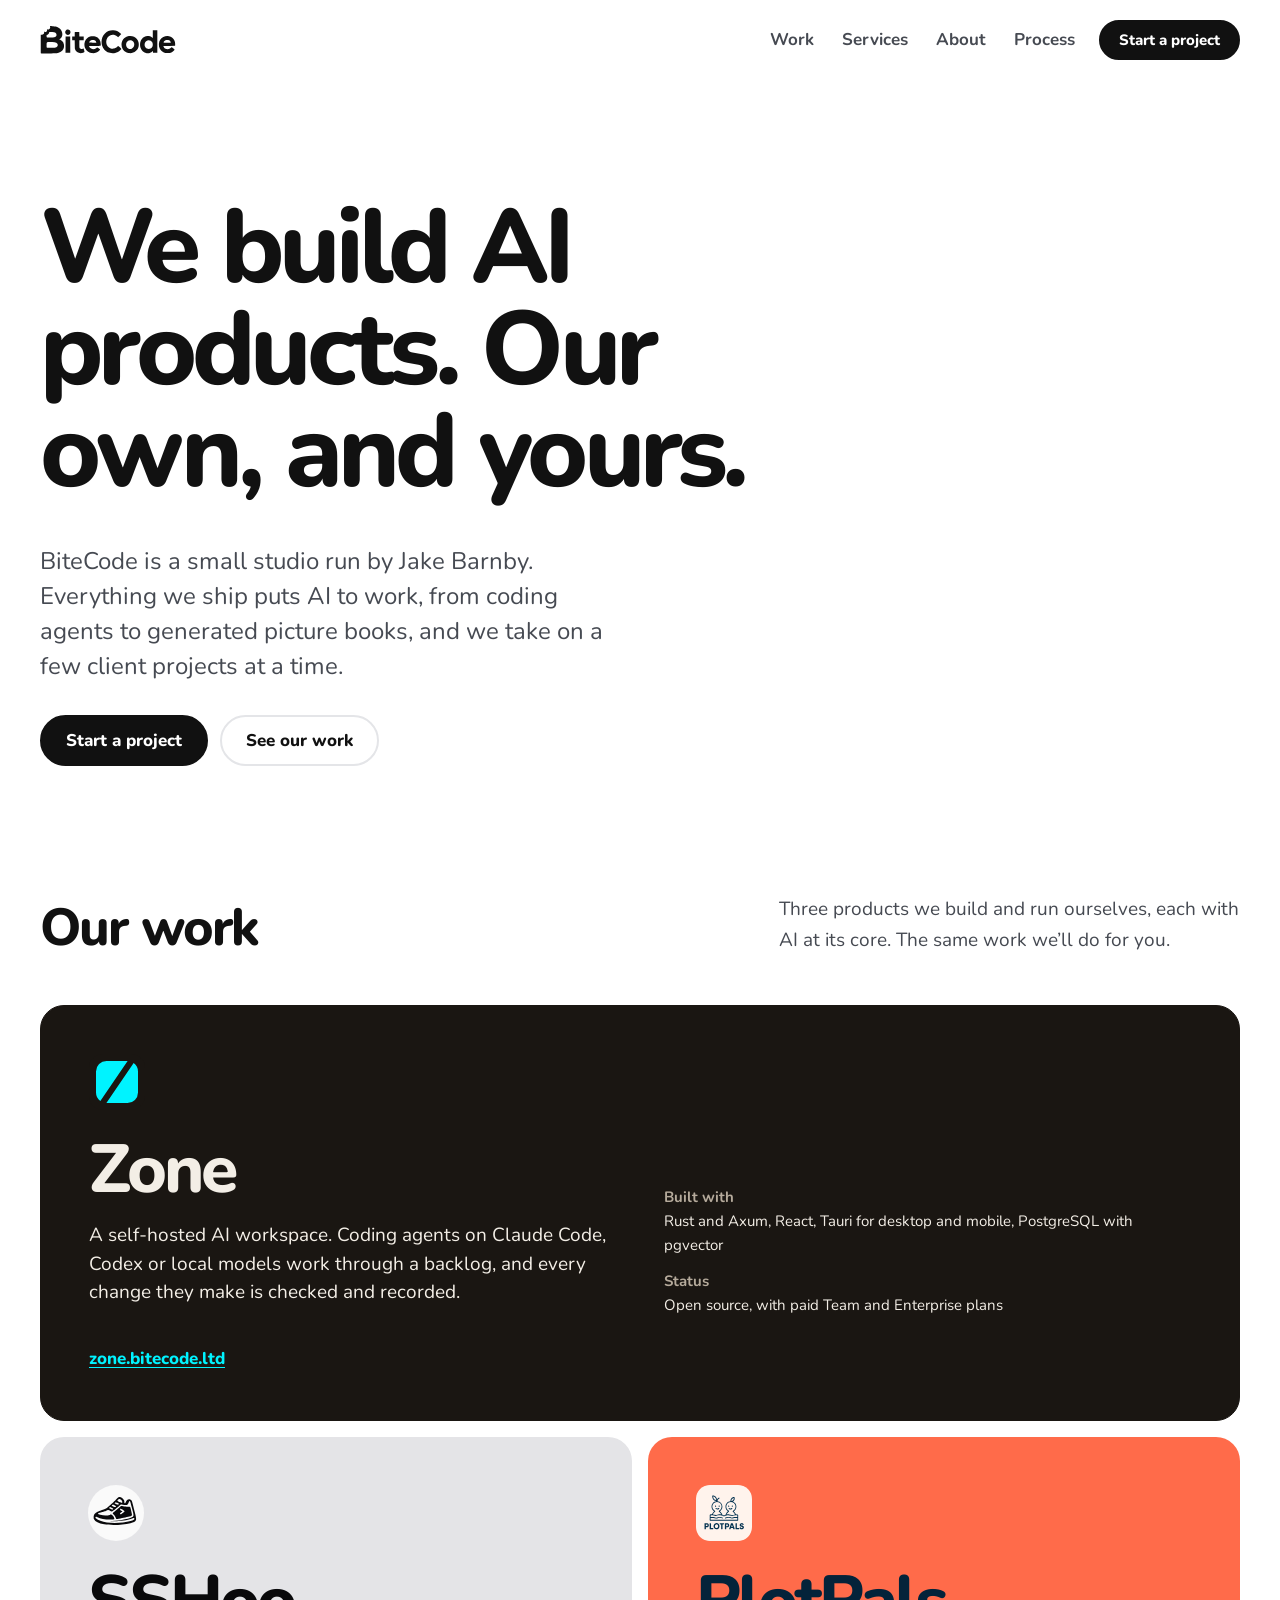
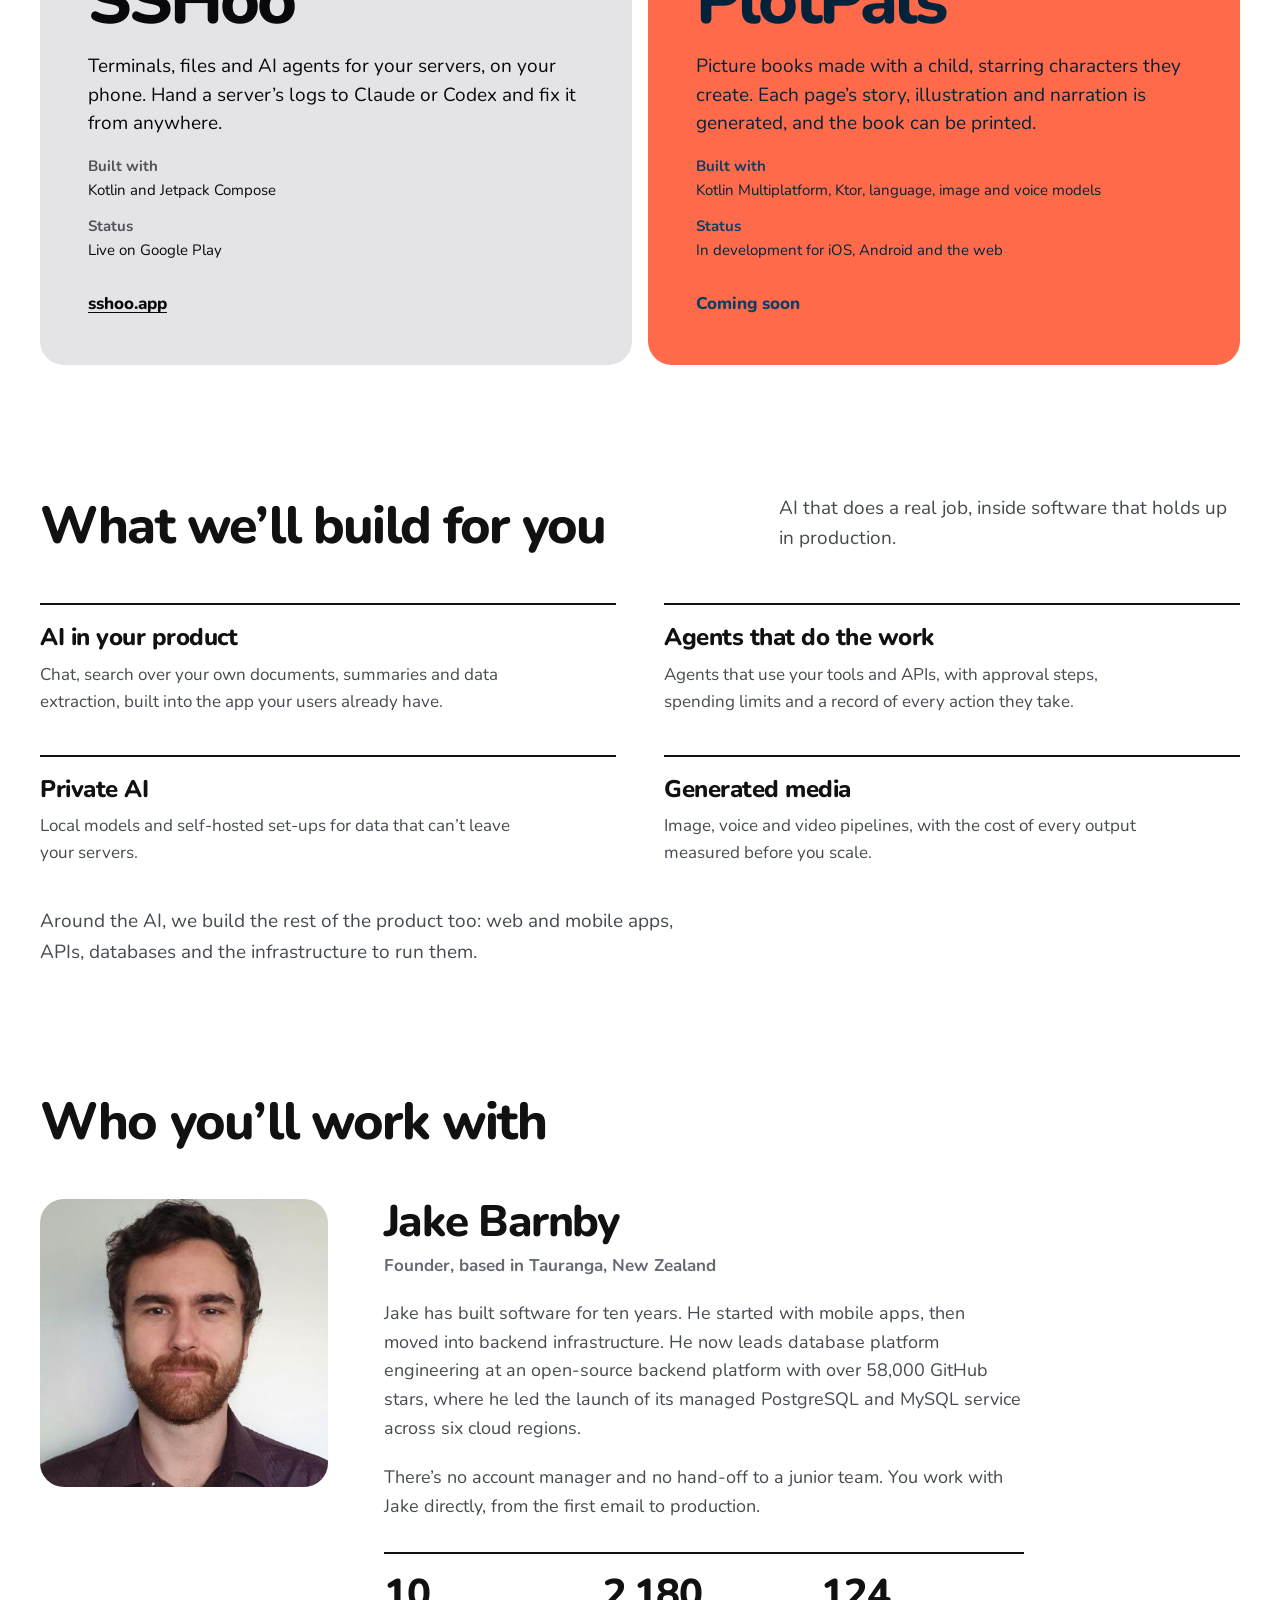
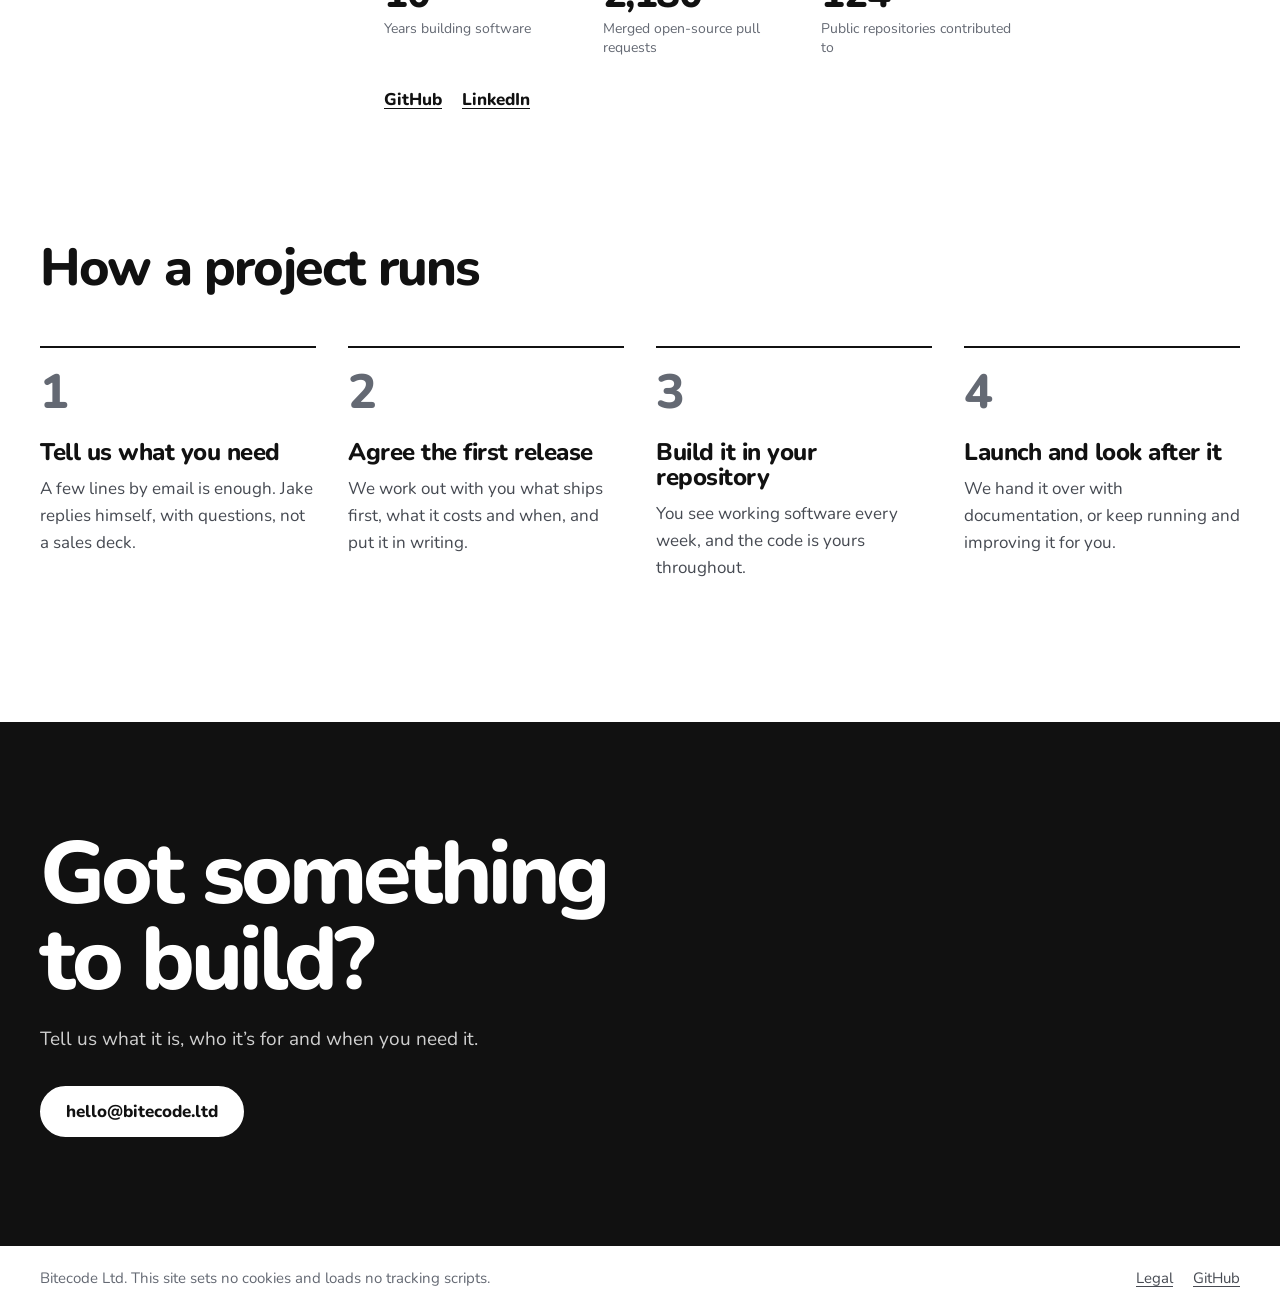
==== commit f16996ca: "feat: position bitecode as an ai studio and introduce jake Narrow the pitch to AI products, since ev" ====
--- a/site/index.html
+++ b/site/index.html
@@ -3,14 +3,14 @@
   <head>
     <meta charset="utf-8">
     <meta name="viewport" content="width=device-width, initial-scale=1">
-    <title>BiteCode: we build software, ours and yours</title>
-    <meta name="description" content="BiteCode is a small software studio. We build and run our own products, Zone, SSHoo and PlotPals, and build software for clients.">
+    <title>BiteCode: AI products, our own and yours</title>
+    <meta name="description" content="BiteCode is a small studio run by Jake Barnby. We build AI products, our own and our clients': agents, assistants, private AI and generated media.">
     <meta name="color-scheme" content="light dark">
     <meta name="theme-color" content="#ffffff" media="(prefers-color-scheme: light)">
     <meta name="theme-color" content="#0c0d10" media="(prefers-color-scheme: dark)">
     <meta name="referrer" content="strict-origin-when-cross-origin">
     <meta property="og:title" content="BiteCode">
-    <meta property="og:description" content="We build our own software. We'll build yours too.">
+    <meta property="og:description" content="We build AI products. Our own, and yours.">
     <meta property="og:type" content="website">
     <meta property="og:url" content="https://bitecode.ltd/">
     <link rel="canonical" href="https://bitecode.ltd/">
@@ -30,6 +30,7 @@
           <ul>
             <li><a href="#work">Work</a></li>
             <li><a href="#services">Services</a></li>
+            <li><a href="#about">About</a></li>
             <li><a href="#process">Process</a></li>
           </ul>
         </nav>
@@ -38,8 +39,8 @@
     </header>
     <main id="main" tabindex="-1">
       <section class="container hero">
-        <h1>We build our own software. We’ll build yours too.</h1>
-        <p class="lead">BiteCode is a small software studio. We design, build and run our own products, and take on a few client projects at a time.</p>
+        <h1>We build AI products. Our own, and yours.</h1>
+        <p class="lead">BiteCode is a small studio run by Jake Barnby. Everything we ship puts AI to work, from coding agents to generated picture books, and we take on a few client projects at a time.</p>
         <div class="actions">
           <a class="button" href="mailto:hello@bitecode.ltd?subject=New%20project">Start a project</a>
           <a class="button button-quiet" href="#work">See our work</a>
@@ -49,38 +50,38 @@
       <section class="container section" id="work" aria-labelledby="work-heading" tabindex="-1">
         <div class="section-heading">
           <h2 id="work-heading">Our work</h2>
-          <p>Three products we built and run ourselves. Each one is the kind of thing we can build for you.</p>
+          <p>Three products we build and run ourselves, each with AI at its core. The same work we’ll do for you.</p>
         </div>
         <ul class="work">
           <li class="project project-zone">
             <img class="project-icon" src="products/zone.svg" alt="" width="64" height="64">
             <h3>Zone</h3>
-            <p class="project-summary">A self-hosted AI workspace. Chat, a knowledge base and coding agents that work through a backlog, on hardware the customer owns.</p>
+            <p class="project-summary">A self-hosted AI workspace. Coding agents on Claude Code, Codex or local models work through a backlog, and every change they make is checked and recorded.</p>
             <dl class="project-facts">
-              <div><dt>Built with</dt><dd>Rust and Axum, React, Tauri for desktop and mobile, PostgreSQL</dd></div>
-              <div><dt>Runs on</dt><dd>Docker Compose or Kubernetes with Helm</dd></div>
+              <div><dt>Built with</dt><dd>Rust and Axum, React, Tauri for desktop and mobile, PostgreSQL with pgvector</dd></div>
+              <div><dt>Status</dt><dd>Open source, with paid Team and Enterprise plans</dd></div>
             </dl>
             <a class="project-link" href="https://zone.bitecode.ltd/">zone.bitecode.ltd</a>
           </li>
           <li class="project project-sshoo">
             <img class="project-icon" src="products/sshoo.svg" alt="" width="64" height="64">
             <h3>SSHoo</h3>
-            <p class="project-summary">A local-first SSH client for Android with a chat-style interface, for working on a dev box from a phone.</p>
+            <p class="project-summary">Terminals, files and AI agents for your servers, on your phone. Hand a server’s logs to Claude or Codex and fix it from anywhere.</p>
             <dl class="project-facts">
               <div><dt>Built with</dt><dd>Kotlin and Jetpack Compose</dd></div>
-              <div><dt>Runs on</dt><dd>Android, from Google Play</dd></div>
+              <div><dt>Status</dt><dd>Live on Google Play</dd></div>
             </dl>
             <a class="project-link" href="https://sshoo.app/">sshoo.app</a>
           </li>
           <li class="project project-plotpals">
             <img class="project-icon" src="products/plotpals.svg" alt="" width="64" height="64">
             <h3>PlotPals</h3>
-            <p class="project-summary">Illustrated, narrated stories made with a child, starring characters they create, and printable as a book.</p>
+            <p class="project-summary">Picture books made with a child, starring characters they create. Each page’s story, illustration and narration is generated, and the book can be printed.</p>
             <dl class="project-facts">
-              <div><dt>Built with</dt><dd>Kotlin Multiplatform, Compose, Ktor, generated art and narration</dd></div>
-              <div><dt>Runs on</dt><dd>iOS, Android and the web</dd></div>
+              <div><dt>Built with</dt><dd>Kotlin Multiplatform, Ktor, language, image and voice models</dd></div>
+              <div><dt>Status</dt><dd>In development for iOS, Android and the web</dd></div>
             </dl>
-            <span class="project-link">In development</span>
+            <span class="project-link">Coming soon</span>
           </li>
         </ul>
       </section>
@@ -88,26 +89,51 @@
       <section class="container section" id="services" aria-labelledby="services-heading" tabindex="-1">
         <div class="section-heading">
           <h2 id="services-heading">What we’ll build for you</h2>
-          <p>We take a product from first sketch to running in production, or pick up one that needs finishing.</p>
+          <p>AI that does a real job, inside software that holds up in production.</p>
         </div>
         <ul class="services">
           <li>
-            <h3>AI products and agents</h3>
-            <p>Chat, search over your own documents, and agents that do real work, running where your data already lives.</p>
+            <h3>AI in your product</h3>
+            <p>Chat, search over your own documents, summaries and data extraction, built into the app your users already have.</p>
           </li>
           <li>
-            <h3>Web apps and APIs</h3>
-            <p>Typed, tested back ends in Rust or Kotlin, and React front ends that stay fast as they grow.</p>
+            <h3>Agents that do the work</h3>
+            <p>Agents that use your tools and APIs, with approval steps, spending limits and a record of every action they take.</p>
           </li>
           <li>
-            <h3>Mobile and desktop apps</h3>
-            <p>Native Android, Kotlin Multiplatform across iOS, Android and the web, and Tauri for desktop.</p>
+            <h3>Private AI</h3>
+            <p>Local models and self-hosted set-ups for data that can’t leave your servers.</p>
           </li>
           <li>
-            <h3>Infrastructure you own</h3>
-            <p>Docker and Kubernetes set-ups you can run yourself, with metrics, logs and backups from the start.</p>
+            <h3>Generated media</h3>
+            <p>Image, voice and video pipelines, with the cost of every output measured before you scale.</p>
           </li>
         </ul>
+        <p class="services-note">Around the AI, we build the rest of the product too: web and mobile apps, APIs, databases and the infrastructure to run them.</p>
+      </section>
+
+      <section class="container section" id="about" aria-labelledby="about-heading" tabindex="-1">
+        <div class="section-heading">
+          <h2 id="about-heading">Who you’ll work with</h2>
+        </div>
+        <div class="founder">
+          <img class="founder-photo" src="jake.jpg" alt="Jake Barnby" width="400" height="400">
+          <div class="founder-body">
+            <h3>Jake Barnby</h3>
+            <p class="founder-role">Founder, based in Tauranga, New Zealand</p>
+            <p>Jake has built software for ten years. He started with mobile apps, then moved into backend infrastructure. He now leads database platform engineering at an open-source backend platform with over 58,000 GitHub stars, where he led the launch of its managed PostgreSQL and MySQL service across six cloud regions.</p>
+            <p>There’s no account manager and no hand-off to a junior team. You work with Jake directly, from the first email to production.</p>
+            <dl class="founder-facts">
+              <div><dt>Years building software</dt><dd>10</dd></div>
+              <div><dt>Merged open-source pull requests</dt><dd>2,180</dd></div>
+              <div><dt>Public repositories contributed to</dt><dd>124</dd></div>
+            </dl>
+            <ul class="founder-links">
+              <li><a href="https://github.com/abnegate">GitHub</a></li>
+              <li><a href="https://www.linkedin.com/in/jakebarnby/">LinkedIn</a></li>
+            </ul>
+          </div>
+        </div>
       </section>
 
       <section class="container section" id="process" aria-labelledby="process-heading" tabindex="-1">
@@ -117,7 +143,7 @@
         <ol class="process">
           <li>
             <h3>Tell us what you need</h3>
-            <p>A few lines by email is enough. We reply with questions, not a sales deck.</p>
+            <p>A few lines by email is enough. Jake replies himself, with questions, not a sales deck.</p>
           </li>
           <li>
             <h3>Agree the first release</h3>
--- a/site/style.css
+++ b/site/style.css
@@ -447,6 +447,94 @@
   }
 }
 
+.services-note {
+  max-width: 40rem;
+  margin-top: 2.5rem;
+  color: var(--text-secondary);
+  font-size: 1.1875rem;
+}
+
+.founder {
+  display: grid;
+  gap: 1.75rem;
+}
+
+.founder-photo {
+  width: 100%;
+  max-width: 18rem;
+  height: auto;
+  aspect-ratio: 1;
+  border-radius: var(--radius);
+  object-fit: cover;
+}
+
+.founder-body {
+  max-width: 40rem;
+}
+
+.founder-body h3 {
+  font-size: clamp(2rem, 1.5rem + 2vw, 2.75rem);
+  letter-spacing: -0.035em;
+}
+
+.founder-role {
+  margin-top: 0.375rem;
+  color: var(--text-muted);
+  font-weight: 700;
+}
+
+.founder-body > p:not(.founder-role) {
+  margin-top: 1.25rem;
+  color: var(--text-secondary);
+  font-size: 1.125rem;
+}
+
+.founder-facts {
+  display: grid;
+  grid-template-columns: repeat(3, minmax(0, 1fr));
+  gap: 1rem;
+  margin-top: 2rem;
+  padding-top: 1.25rem;
+  border-top: 2px solid var(--text);
+}
+
+.founder-facts div {
+  display: flex;
+  flex-direction: column;
+  gap: 0.375rem;
+}
+
+.founder-facts dd {
+  order: -1;
+}
+
+.founder-facts dd {
+  font-size: clamp(1.75rem, 1.3rem + 1.6vw, 2.5rem);
+  font-weight: 800;
+  letter-spacing: -0.035em;
+  line-height: 1;
+}
+
+.founder-facts dt {
+  color: var(--text-muted);
+  font-size: 0.875rem;
+  line-height: 1.35;
+}
+
+.founder-links {
+  display: flex;
+  gap: 1.25rem;
+  margin-top: 1.75rem;
+  font-weight: 800;
+}
+
+@media (min-width: 900px) {
+  .founder {
+    grid-template-columns: 18rem minmax(0, 1fr);
+    gap: 3.5rem;
+  }
+}
+
 .process {
   display: grid;
   gap: 2.5rem 2rem;
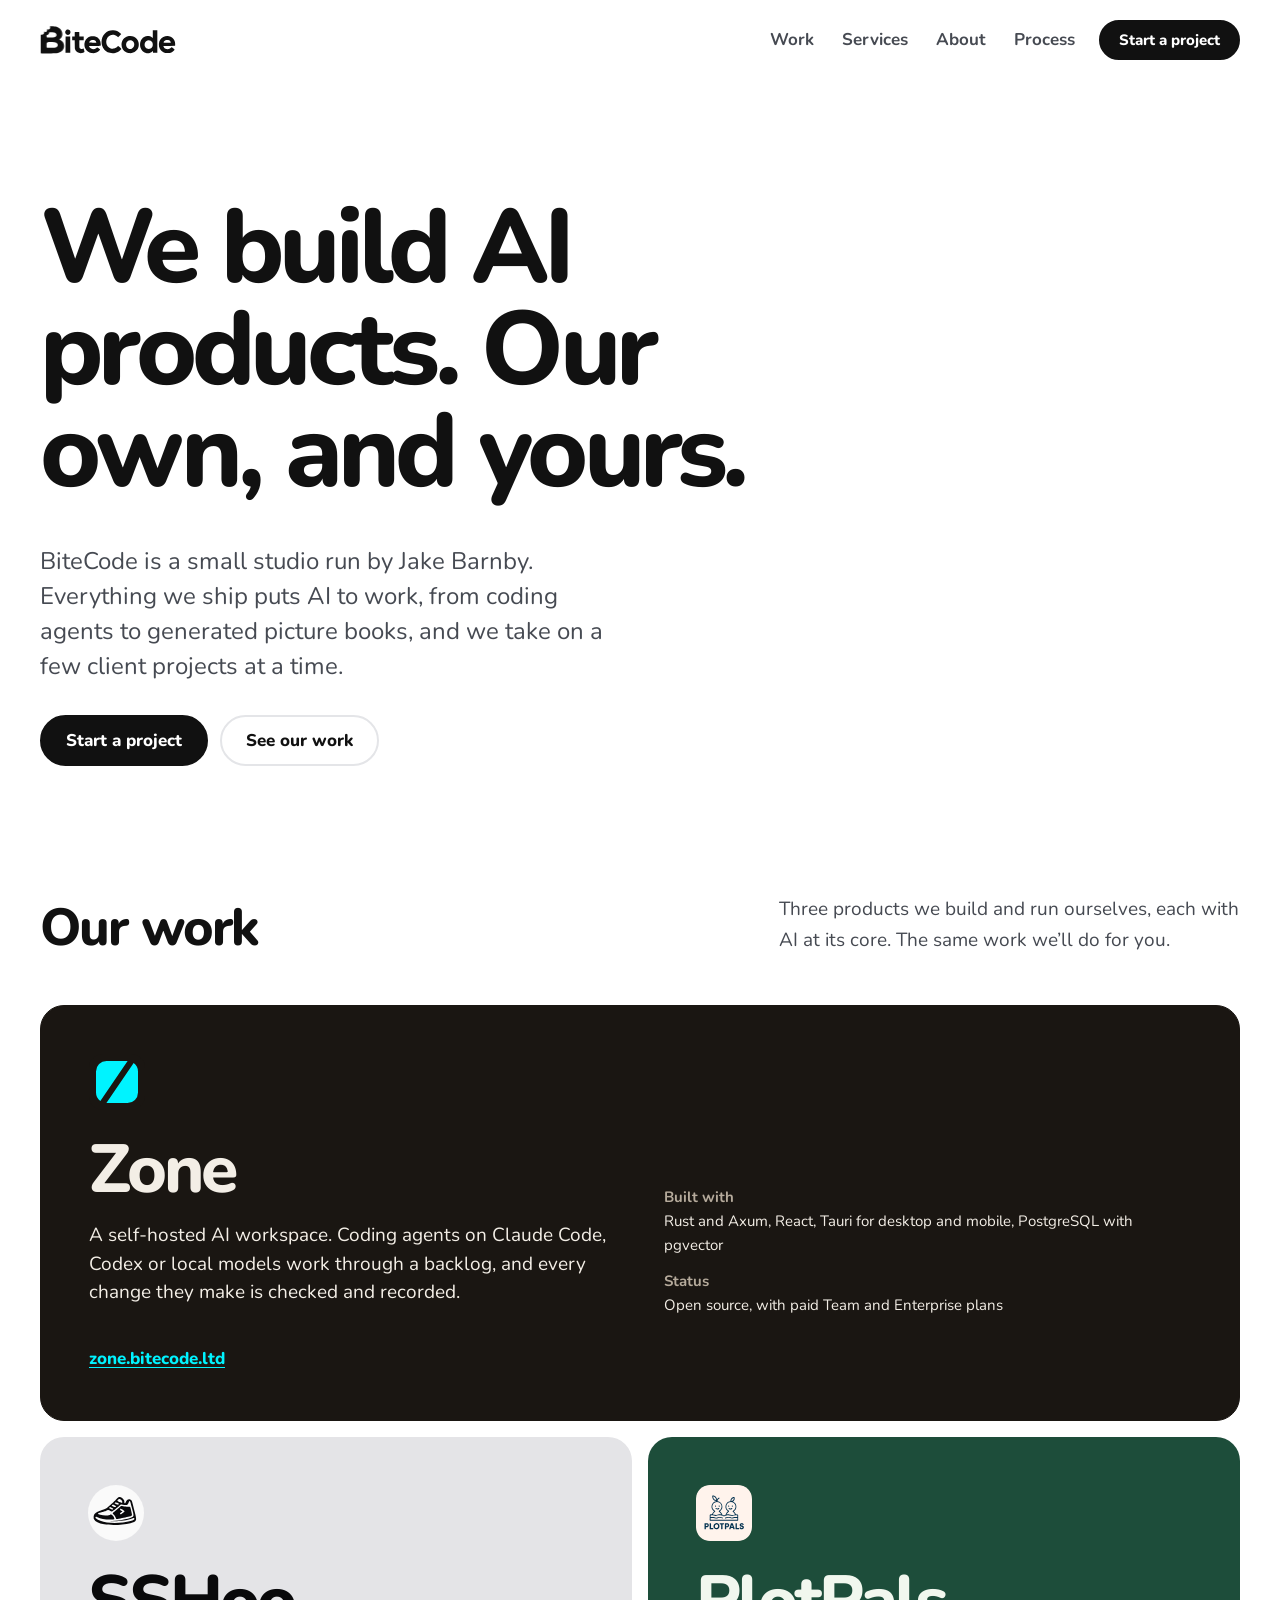
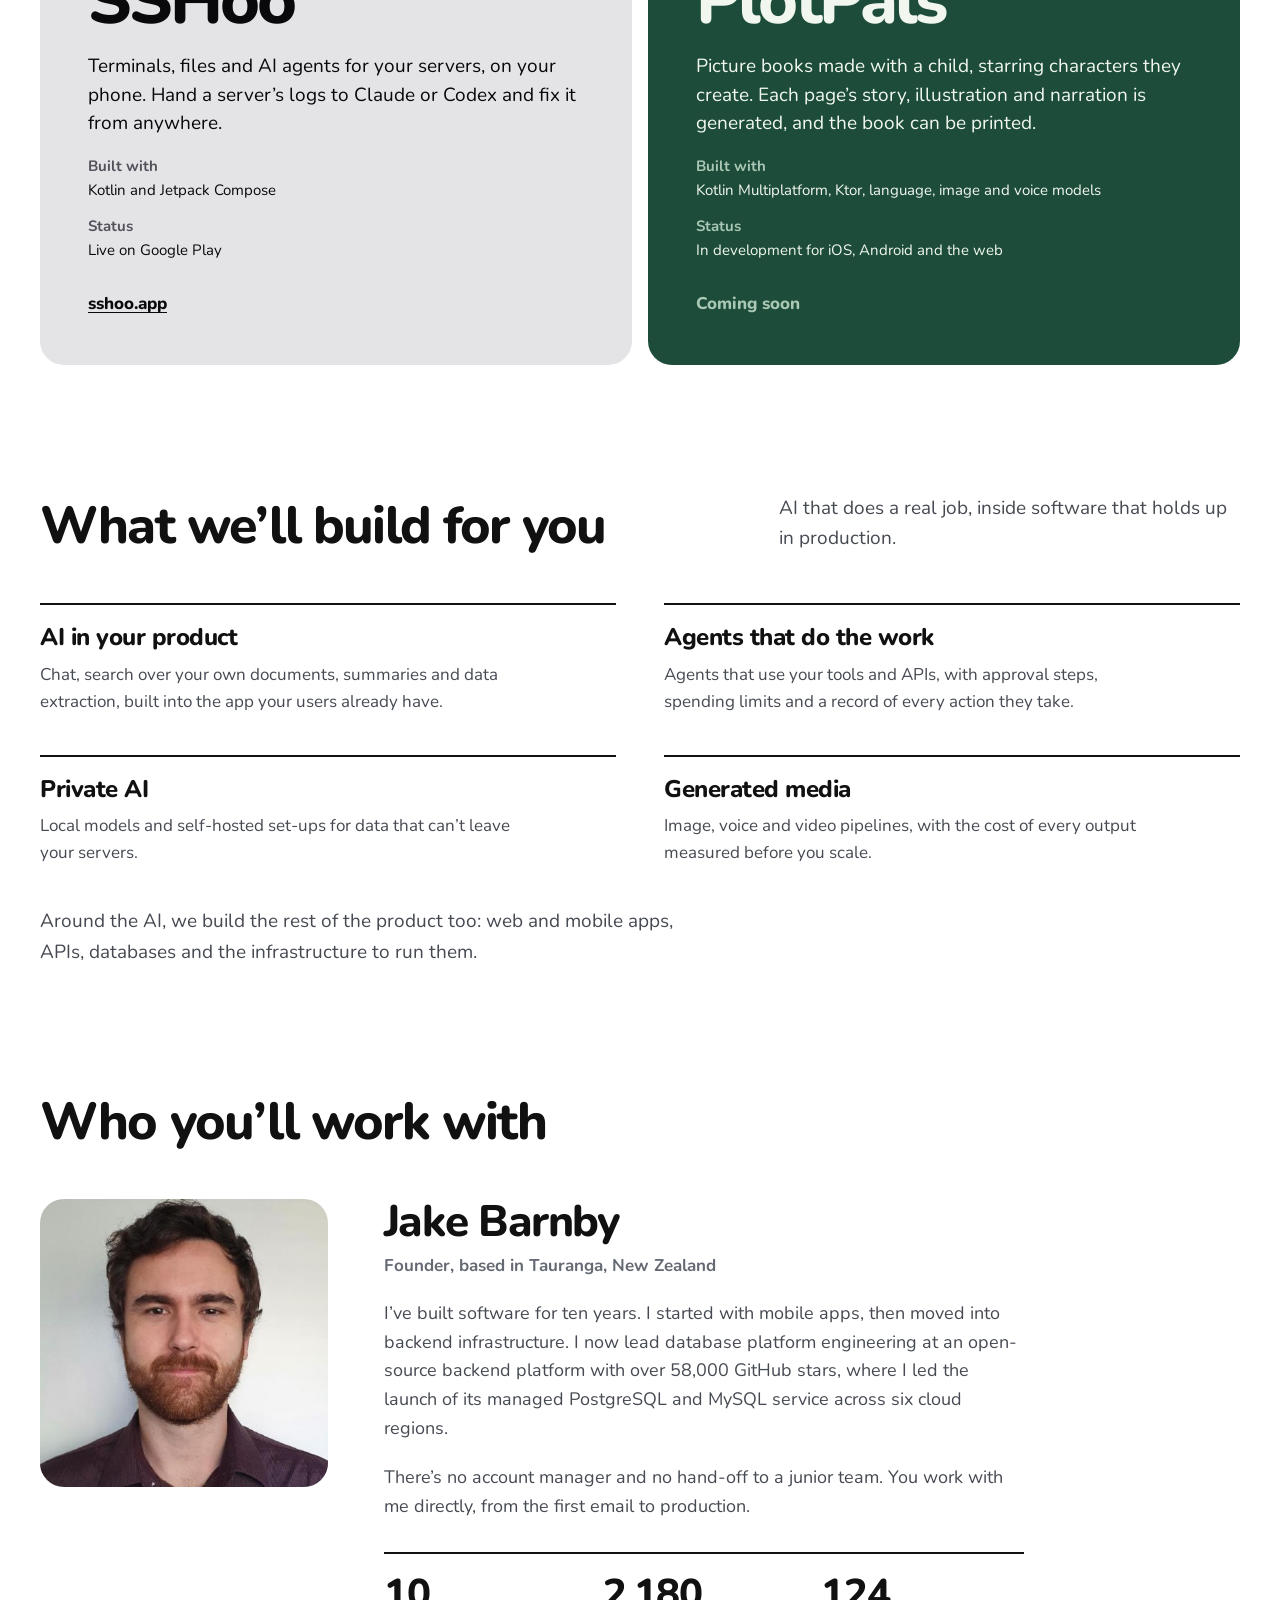
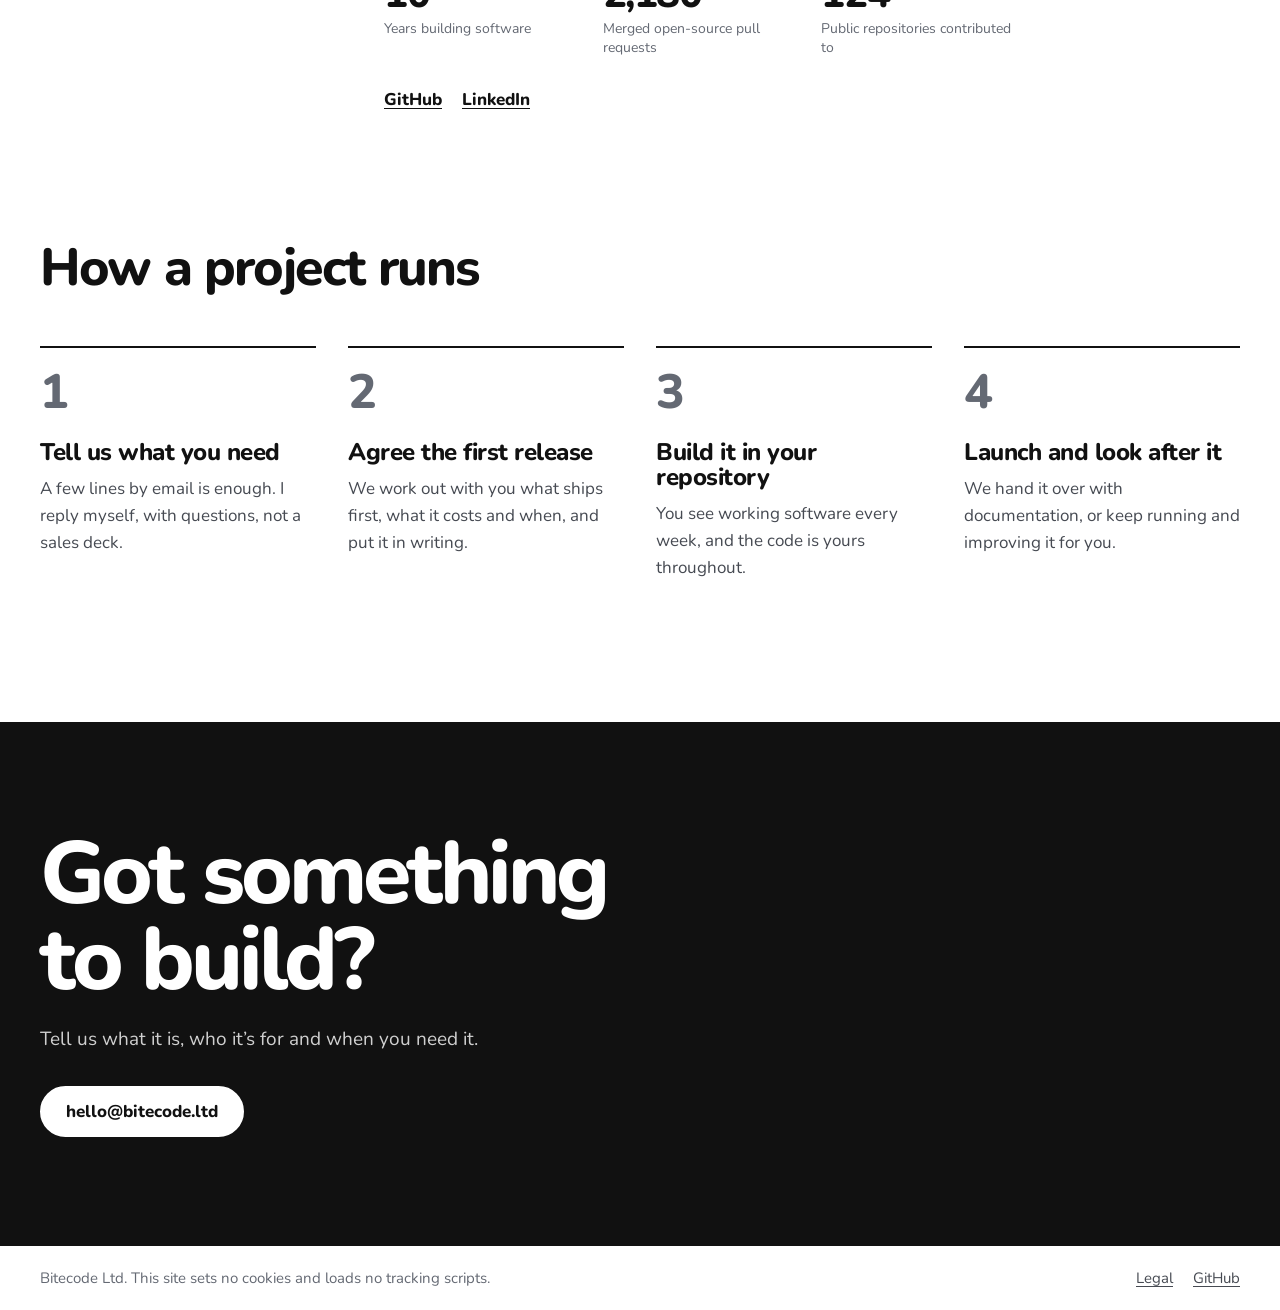
==== commit 2af15804: "feat: bite the logo on load, green plotpals and first-person about On the home page the header B sta" ====
--- a/site/index.html
+++ b/site/index.html
@@ -24,7 +24,16 @@
     <header class="site-header">
       <div class="container site-header-inner">
         <a class="brand" href="./" aria-current="page">
-          <svg class="brand-wordmark" role="img" aria-label="BiteCode"><use href="logo.svg#wordmark"/></svg>
+          <svg class="brand-wordmark" viewBox="7 7 818 170" role="img" aria-label="BiteCode">
+            <path fill-rule="evenodd" d="M 238.836,170.147 C 227.739,166.469 220.812,160.163 216.792,150.079 C 214.741,144.936 214.540,142.529 214.208,119.291 L 213.849,94.081 206.175,93.791 L 198.500,93.500 198.500,82.500 L 198.500,71.500 206.250,71.208 L 214.000,70.916 214.000,57.933 L 214.000,44.950 216.648,43.944 C 218.104,43.390 224.291,43.064 230.398,43.219 L 241.500,43.500 241.778,57.221 L 242.056,70.942 255.278,71.221 L 268.500,71.500 268.500,82.500 L 268.500,93.500 255.250,93.779 L 242.000,94.058 242.000,115.061 C 242.000,137.889 242.603,141.200 247.328,144.296 C 250.628,146.458 257.726,146.493 263.021,144.375 C 265.255,143.481 267.352,143.019 267.681,143.348 C 268.011,143.677 269.528,148.346 271.053,153.723 C 274.234,164.941 274.455,164.375 265.195,168.712 C 257.906,172.126 246.658,172.738 238.836,170.147 Z M 314.000,170.881 C 300.524,168.711 285.358,157.595 279.182,145.361 C 264.165,115.612 277.034,81.181 307.000,70.933 C 315.452,68.042 329.767,67.796 338.500,70.391 C 359.679,76.683 372.000,94.213 372.000,118.055 C 372.000,129.010 375.666,128.000 335.893,128.000 C 296.110,128.000 298.073,127.470 304.250,136.553 C 312.702,148.980 331.212,151.415 343.961,141.776 C 346.344,139.974 349.015,137.969 349.897,137.321 C 351.230,136.340 352.846,137.222 359.496,142.560 C 363.894,146.089 367.643,149.428 367.826,149.979 C 368.010,150.530 365.571,153.695 362.406,157.013 C 350.947,169.027 333.511,174.022 314.000,170.881 Z M 344.542,105.311 C 343.470,101.042 340.242,97.227 335.185,94.254 C 331.259,91.946 329.367,91.504 323.500,91.526 C 316.200,91.554 311.833,93.114 307.153,97.367 C 305.097,99.235 301.000,105.956 301.000,107.460 C 301.000,107.757 310.949,108.000 323.108,108.000 L 345.217,108.000 344.542,105.311 Z M 427.500,170.108 C 408.492,165.372 393.868,153.919 384.951,136.787 C 379.254,125.840 377.000,116.140 377.000,102.570 C 377.000,82.307 383.463,66.480 397.536,52.280 C 411.367,38.325 427.268,32.338 448.000,33.281 C 465.085,34.057 478.736,39.545 490.531,50.378 L 496.500,55.861 486.909,65.515 L 477.318,75.170 472.559,71.051 C 459.542,59.785 442.708,57.122 428.118,64.022 C 400.994,76.849 397.416,118.620 421.867,136.993 C 429.049,142.389 435.782,144.504 445.531,144.424 C 452.409,144.369 454.580,143.890 460.666,141.085 C 464.858,139.152 469.542,136.004 472.093,133.405 C 474.471,130.982 476.936,129.000 477.570,129.000 C 479.044,129.000 497.000,144.967 497.000,146.277 C 497.000,146.818 493.901,150.305 490.113,154.026 C 482.033,161.963 470.410,168.218 459.500,170.501 C 450.215,172.443 436.180,172.271 427.500,170.108 Z M 540.000,170.886 C 536.975,170.401 530.846,168.211 526.379,166.018 C 508.991,157.481 498.019,139.865 498.027,120.500 C 498.037,95.658 513.246,75.599 536.703,69.489 C 539.848,68.670 546.294,68.000 551.029,68.000 C 584.392,68.000 608.258,96.354 602.527,129.184 C 597.434,158.358 571.168,175.875 540.000,170.886 Z M 559.728,144.469 C 565.512,142.053 569.335,138.637 572.247,133.287 C 577.890,122.919 576.621,110.396 569.057,101.802 C 553.421,84.039 525.766,95.387 525.753,119.573 C 525.750,126.473 528.486,133.770 532.804,138.376 C 539.124,145.120 551.480,147.915 559.728,144.469 Z M 646.105,170.417 C 630.021,166.092 617.714,153.347 612.387,135.500 C 609.559,126.027 609.985,111.569 613.389,101.500 C 617.734,88.644 624.342,80.223 635.195,73.713 C 649.633,65.051 670.084,66.311 683.694,76.700 L 688.000,79.987 688.000,56.465 L 688.000,32.944 701.750,33.222 L 715.500,33.500 715.500,101.500 L 715.500,169.500 702.250,169.779 L 689.000,170.058 689.000,163.913 L 689.000,157.767 685.250,161.151 C 674.439,170.906 660.335,174.244 646.105,170.417 Z M 673.500,144.134 C 678.647,141.790 684.238,135.562 686.491,129.663 C 689.087,122.864 688.231,111.776 684.635,105.640 C 676.649,92.012 659.152,88.952 647.561,99.156 C 633.514,111.520 635.961,135.320 652.105,143.365 C 658.601,146.602 667.387,146.918 673.500,144.134 Z M 766.000,170.952 C 762.975,170.431 756.840,168.208 752.366,166.012 C 743.277,161.549 735.516,154.123 730.766,145.343 C 721.668,128.523 723.057,104.022 733.974,88.777 C 744.938,73.465 766.188,65.397 785.285,69.296 C 795.827,71.448 802.965,74.908 809.378,80.973 C 819.405,90.456 824.257,102.970 823.789,118.140 L 823.500,127.500 787.842,128.000 L 752.185,128.500 753.518,132.375 C 755.214,137.309 760.148,142.407 765.957,145.229 C 769.392,146.899 772.329,147.441 778.000,147.454 C 786.704,147.474 792.427,145.319 798.682,139.668 C 802.527,136.195 802.678,136.151 805.083,137.805 C 811.565,142.265 820.000,149.445 820.000,150.502 C 820.000,152.339 807.921,163.490 803.480,165.752 C 793.740,170.714 777.613,172.951 766.000,170.952 Z M 796.531,105.250 C 795.483,101.052 791.346,96.225 786.692,93.770 C 781.193,90.870 770.168,90.677 765.000,93.391 C 758.950,96.567 753.000,103.291 753.000,106.950 C 753.000,107.652 760.339,108.000 775.108,108.000 L 797.217,108.000 796.531,105.250 Z M 158.241,120.750 L 158.500,71.500 172.500,71.500 L 186.500,71.500 186.759,120.750 L 187.019,170.000 172.500,170.000 L 157.981,170.000 158.241,120.750 Z M 163.859,58.842 C 153.898,53.067 153.354,37.908 162.875,31.439 C 165.627,29.569 167.775,29.000 172.084,29.000 C 181.832,29.000 188.231,35.367 188.231,45.066 C 188.231,57.499 174.716,65.138 163.859,58.842 Z"/>
+            <g transform="scale(0.96)">
+              <path class="bite-whole" fill-rule="evenodd" d="M 8.632,179.484 C 8.285,178.578 8.000,151.746 8.000,119.857 L 8.000,8.304 L 80.585,8.304 C 88.788,8.637 98.637,9.602 102.471,10.449 C 129.201,16.351 146.721,37.895 144.674,62.344 C 143.720,73.734 137.387,84.650 128.750,89.794 C 127.237,90.694 126.008,91.672 126.017,91.966 C 126.026,92.260 128.549,93.589 131.623,94.920 C 148.202,102.100 158.044,120.856 155.220,139.886 C 152.367,159.105 139.462,171.871 116.500,178.190 C 108.854,180.294 106.303,180.408 58.882,180.762 C 13.510,181.101 9.211,180.991 8.632,179.484 Z M 53,109 C 59,108 68,108 81,108 C 102,108 116,115 116,127 C 116,139 103,145 83,145 L 51,145 C 47,145 45,142 45,138 L 45,118 C 45,114 48,111 53,109 Z M 62,46 L 81,46 C 99,46 108,53 108,64 C 108,74 99,80 84,80 L 51,80 C 47,80 45,77 45,73 L 45,64 C 54,64 61,57 62,46 Z"/>
+              <path class="bite-tooth" d="M 8.000,8.304 L 8.000,61.877 12.462,62.547 C 22.008,63.978 31.007,55.698 29.583,46.793 Z"/>
+              <path class="bite-tooth" d="M 8.000,8.304 L 29.583,46.793 C 29.006,43.183 29.124,42.845 30.719,43.551 C 31.699,43.985 34.412,44.534 36.749,44.771 C 40.566,45.157 41.367,44.833 44.621,41.579 C 48.042,38.158 48.220,37.662 47.806,32.676 Z"/>
+              <path class="bite-tooth" d="M 8.000,8.304 L 47.806,32.676 L 47.368,27.395 51.591,28.786 C 55.421,30.046 56.225,29.994 60.229,28.223 C 67.163,25.156 69.665,17.646 66.434,9.599 C 65.697,7.766 66.205,7.720 80.585,8.304 Z"/>
+              <path class="bite-final" fill-rule="evenodd" d="M 8.632,179.484 C 8.285,178.578 8.000,151.746 8.000,119.857 L 8.000,61.877 12.462,62.547 C 22.008,63.978 31.007,55.698 29.583,46.793 C 29.006,43.183 29.124,42.845 30.719,43.551 C 31.699,43.985 34.412,44.534 36.749,44.771 C 40.566,45.157 41.367,44.833 44.621,41.579 C 48.042,38.158 48.220,37.662 47.806,32.676 L 47.368,27.395 51.591,28.786 C 55.421,30.046 56.225,29.994 60.229,28.223 C 67.163,25.156 69.665,17.646 66.434,9.599 C 65.697,7.766 66.205,7.720 80.585,8.304 C 88.788,8.637 98.637,9.602 102.471,10.449 C 129.201,16.351 146.721,37.895 144.674,62.344 C 143.720,73.734 137.387,84.650 128.750,89.794 C 127.237,90.694 126.008,91.672 126.017,91.966 C 126.026,92.260 128.549,93.589 131.623,94.920 C 148.202,102.100 158.044,120.856 155.220,139.886 C 152.367,159.105 139.462,171.871 116.500,178.190 C 108.854,180.294 106.303,180.408 58.882,180.762 C 13.510,181.101 9.211,180.991 8.632,179.484 Z M 53,109 C 59,108 68,108 81,108 C 102,108 116,115 116,127 C 116,139 103,145 83,145 L 51,145 C 47,145 45,142 45,138 L 45,118 C 45,114 48,111 53,109 Z M 62,46 L 81,46 C 99,46 108,53 108,64 C 108,74 99,80 84,80 L 51,80 C 47,80 45,77 45,73 L 45,64 C 54,64 61,57 62,46 Z"/>
+            </g>
+          </svg>
         </a>
         <nav class="site-navigation" aria-label="Main">
           <ul>
@@ -121,8 +130,8 @@
           <div class="founder-body">
             <h3>Jake Barnby</h3>
             <p class="founder-role">Founder, based in Tauranga, New Zealand</p>
-            <p>Jake has built software for ten years. He started with mobile apps, then moved into backend infrastructure. He now leads database platform engineering at an open-source backend platform with over 58,000 GitHub stars, where he led the launch of its managed PostgreSQL and MySQL service across six cloud regions.</p>
-            <p>There’s no account manager and no hand-off to a junior team. You work with Jake directly, from the first email to production.</p>
+            <p>I’ve built software for ten years. I started with mobile apps, then moved into backend infrastructure. I now lead database platform engineering at an open-source backend platform with over 58,000 GitHub stars, where I led the launch of its managed PostgreSQL and MySQL service across six cloud regions.</p>
+            <p>There’s no account manager and no hand-off to a junior team. You work with me directly, from the first email to production.</p>
             <dl class="founder-facts">
               <div><dt>Years building software</dt><dd>10</dd></div>
               <div><dt>Merged open-source pull requests</dt><dd>2,180</dd></div>
@@ -143,7 +152,7 @@
         <ol class="process">
           <li>
             <h3>Tell us what you need</h3>
-            <p>A few lines by email is enough. Jake replies himself, with questions, not a sales deck.</p>
+            <p>A few lines by email is enough. I reply myself, with questions, not a sales deck.</p>
           </li>
           <li>
             <h3>Agree the first release</h3>
--- a/site/style.css
+++ b/site/style.css
@@ -221,6 +221,70 @@
   fill: currentColor;
 }
 
+.bite-whole,
+.bite-tooth {
+  display: none;
+}
+
+@media (prefers-reduced-motion: no-preference) {
+  .bite-whole {
+    display: inline;
+    animation: bite-swap 0s linear 1.15s forwards;
+  }
+
+  .bite-tooth {
+    display: inline;
+    fill: var(--background);
+    stroke: var(--background);
+    stroke-width: 0.75;
+    opacity: 0;
+    transform-box: fill-box;
+    transform-origin: 0 0;
+    animation: bite 0.16s cubic-bezier(0.2, 0.9, 0.3, 1.25) forwards;
+  }
+
+  .bite-tooth:nth-of-type(2) {
+    animation-delay: 0.5s;
+  }
+
+  .bite-tooth:nth-of-type(3) {
+    animation-delay: 0.72s;
+  }
+
+  .bite-tooth:nth-of-type(4) {
+    animation-delay: 0.94s;
+  }
+
+  .bite-final {
+    opacity: 0;
+    animation: bite-reveal 0s linear 1.15s forwards;
+  }
+}
+
+@keyframes bite {
+  from {
+    opacity: 1;
+    transform: scale(0.2);
+  }
+
+  to {
+    opacity: 1;
+    transform: scale(1);
+  }
+}
+
+@keyframes bite-swap {
+  to {
+    opacity: 0;
+  }
+}
+
+@keyframes bite-reveal {
+  to {
+    opacity: 1;
+  }
+}
+
 .site-navigation {
   display: none;
 }
@@ -375,9 +439,9 @@
 }
 
 .project-plotpals {
-  --project-muted: #0b3f63;
-  background: #ff6b4a;
-  color: #04233a;
+  --project-muted: #a9c7b4;
+  background: #1d4d3a;
+  color: #f1f7ee;
 }
 
 @media (min-width: 900px) {
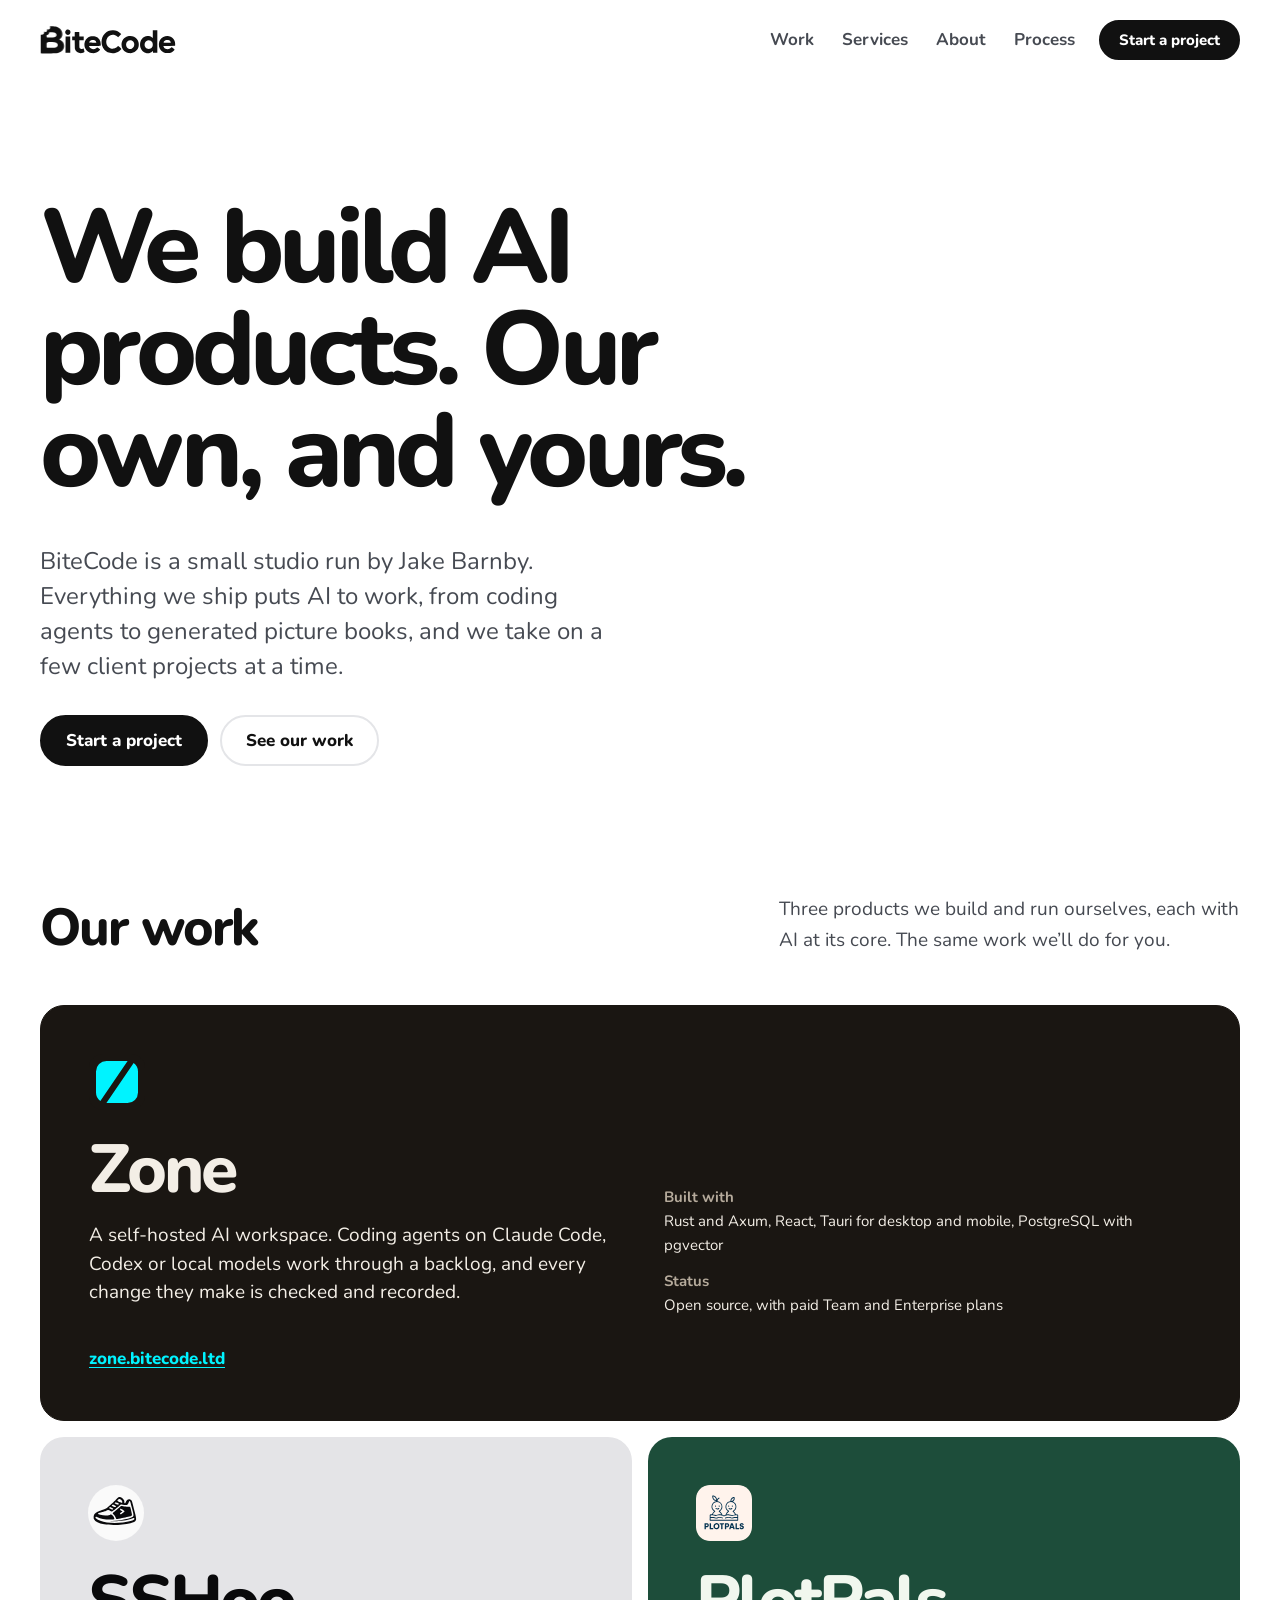
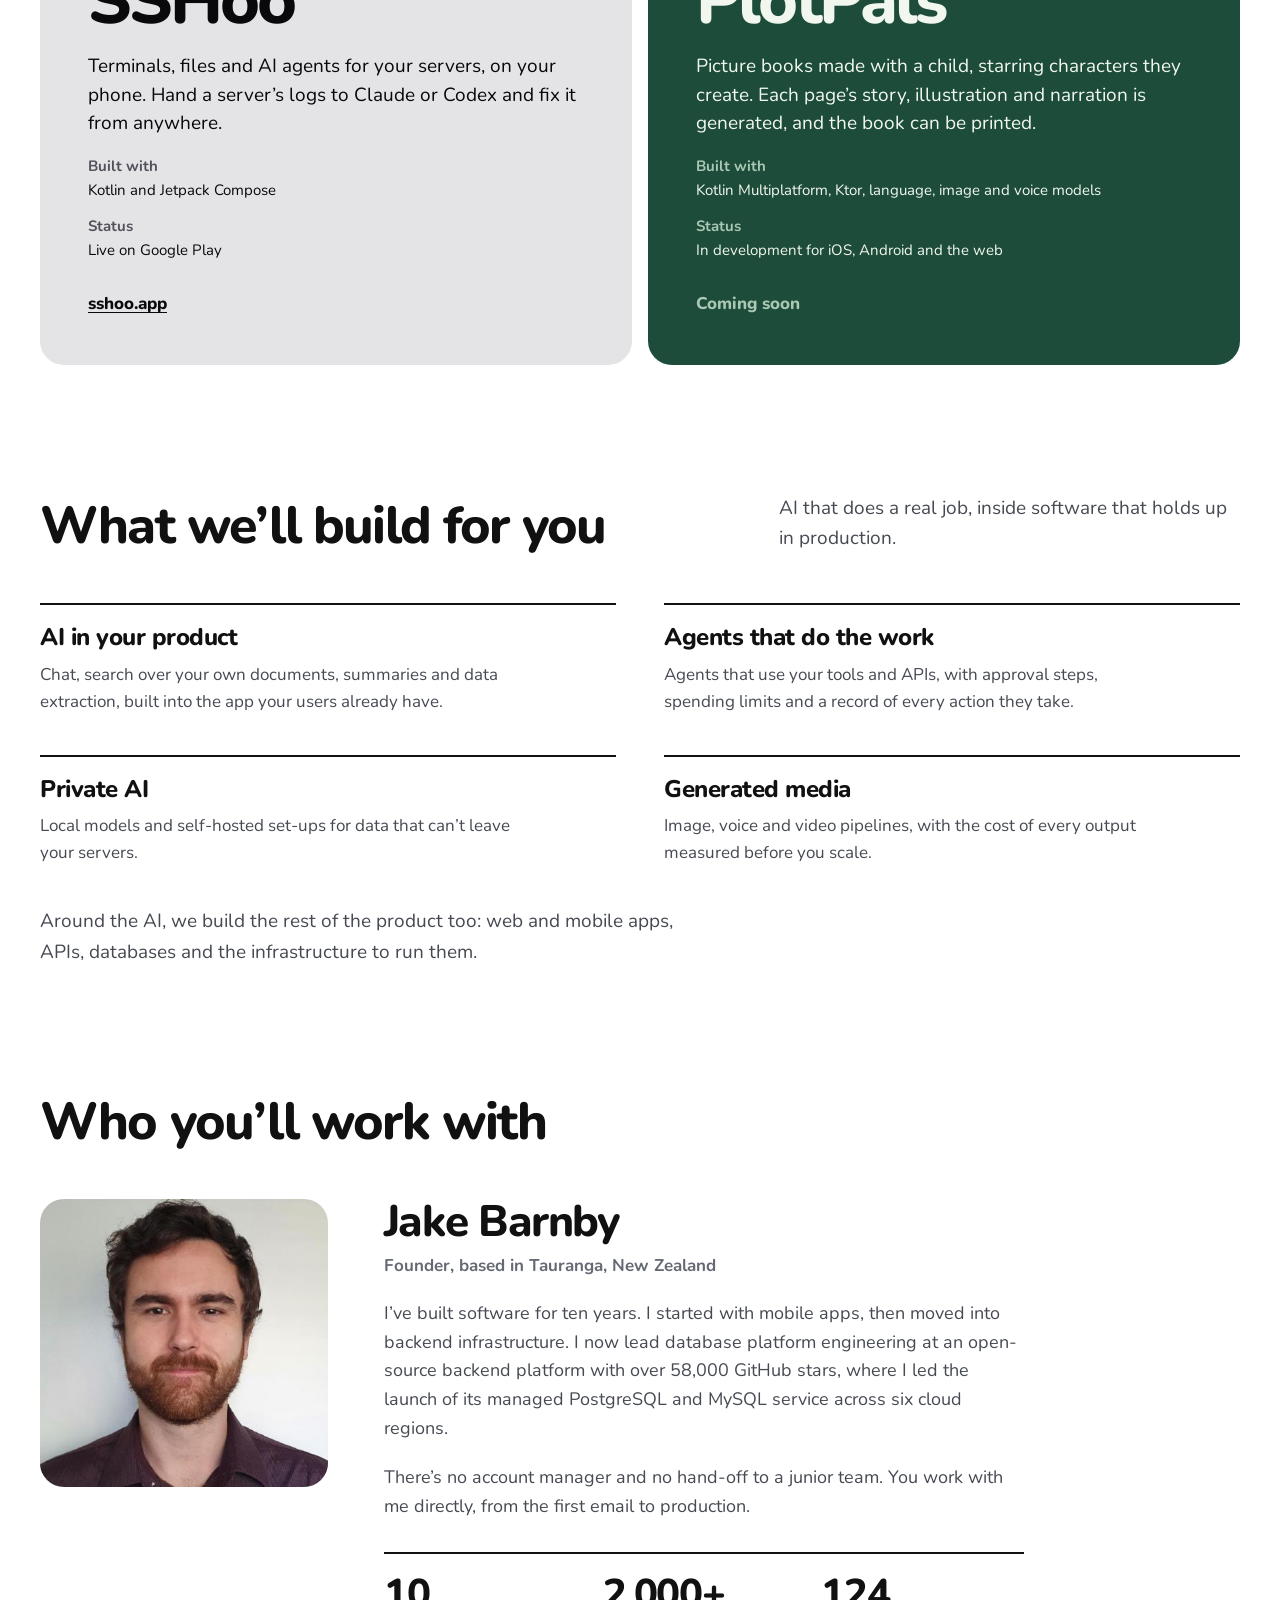
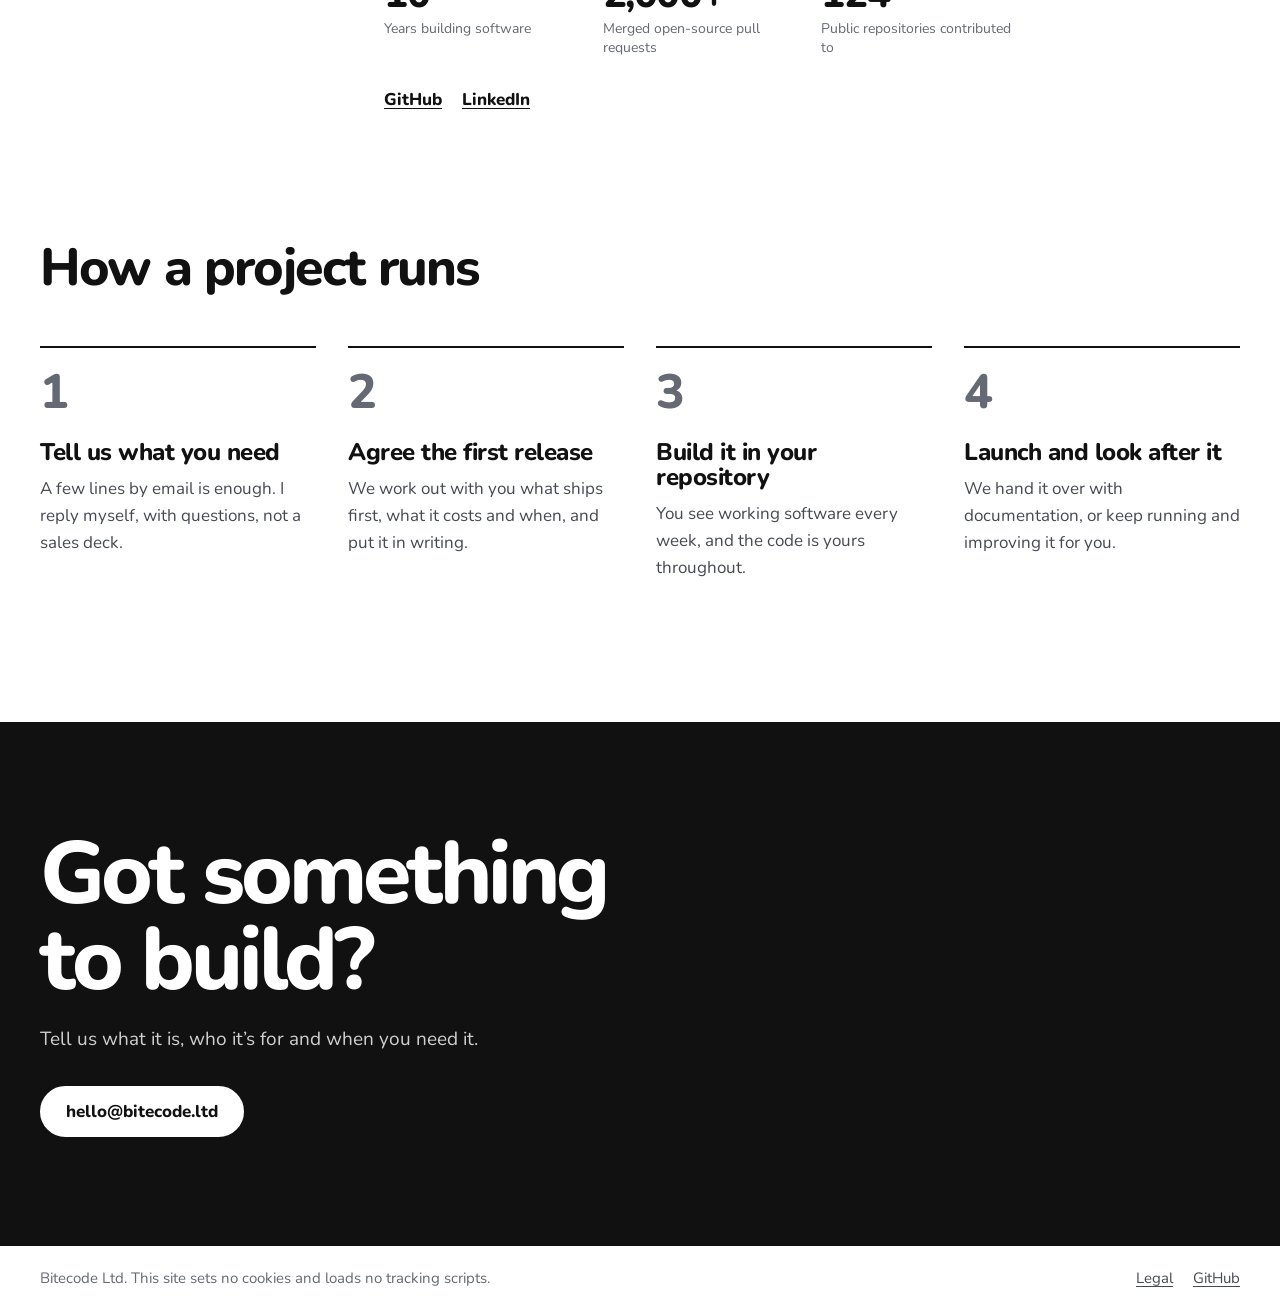
==== commit d0f050ae: "fix: round merged pull request count to 2,000+ An exact count goes stale as more pull requests merge" ====
--- a/site/index.html
+++ b/site/index.html
@@ -134,7 +134,7 @@
             <p>There’s no account manager and no hand-off to a junior team. You work with me directly, from the first email to production.</p>
             <dl class="founder-facts">
               <div><dt>Years building software</dt><dd>10</dd></div>
-              <div><dt>Merged open-source pull requests</dt><dd>2,180</dd></div>
+              <div><dt>Merged open-source pull requests</dt><dd>2,000+</dd></div>
               <div><dt>Public repositories contributed to</dt><dd>124</dd></div>
             </dl>
             <ul class="founder-links">
